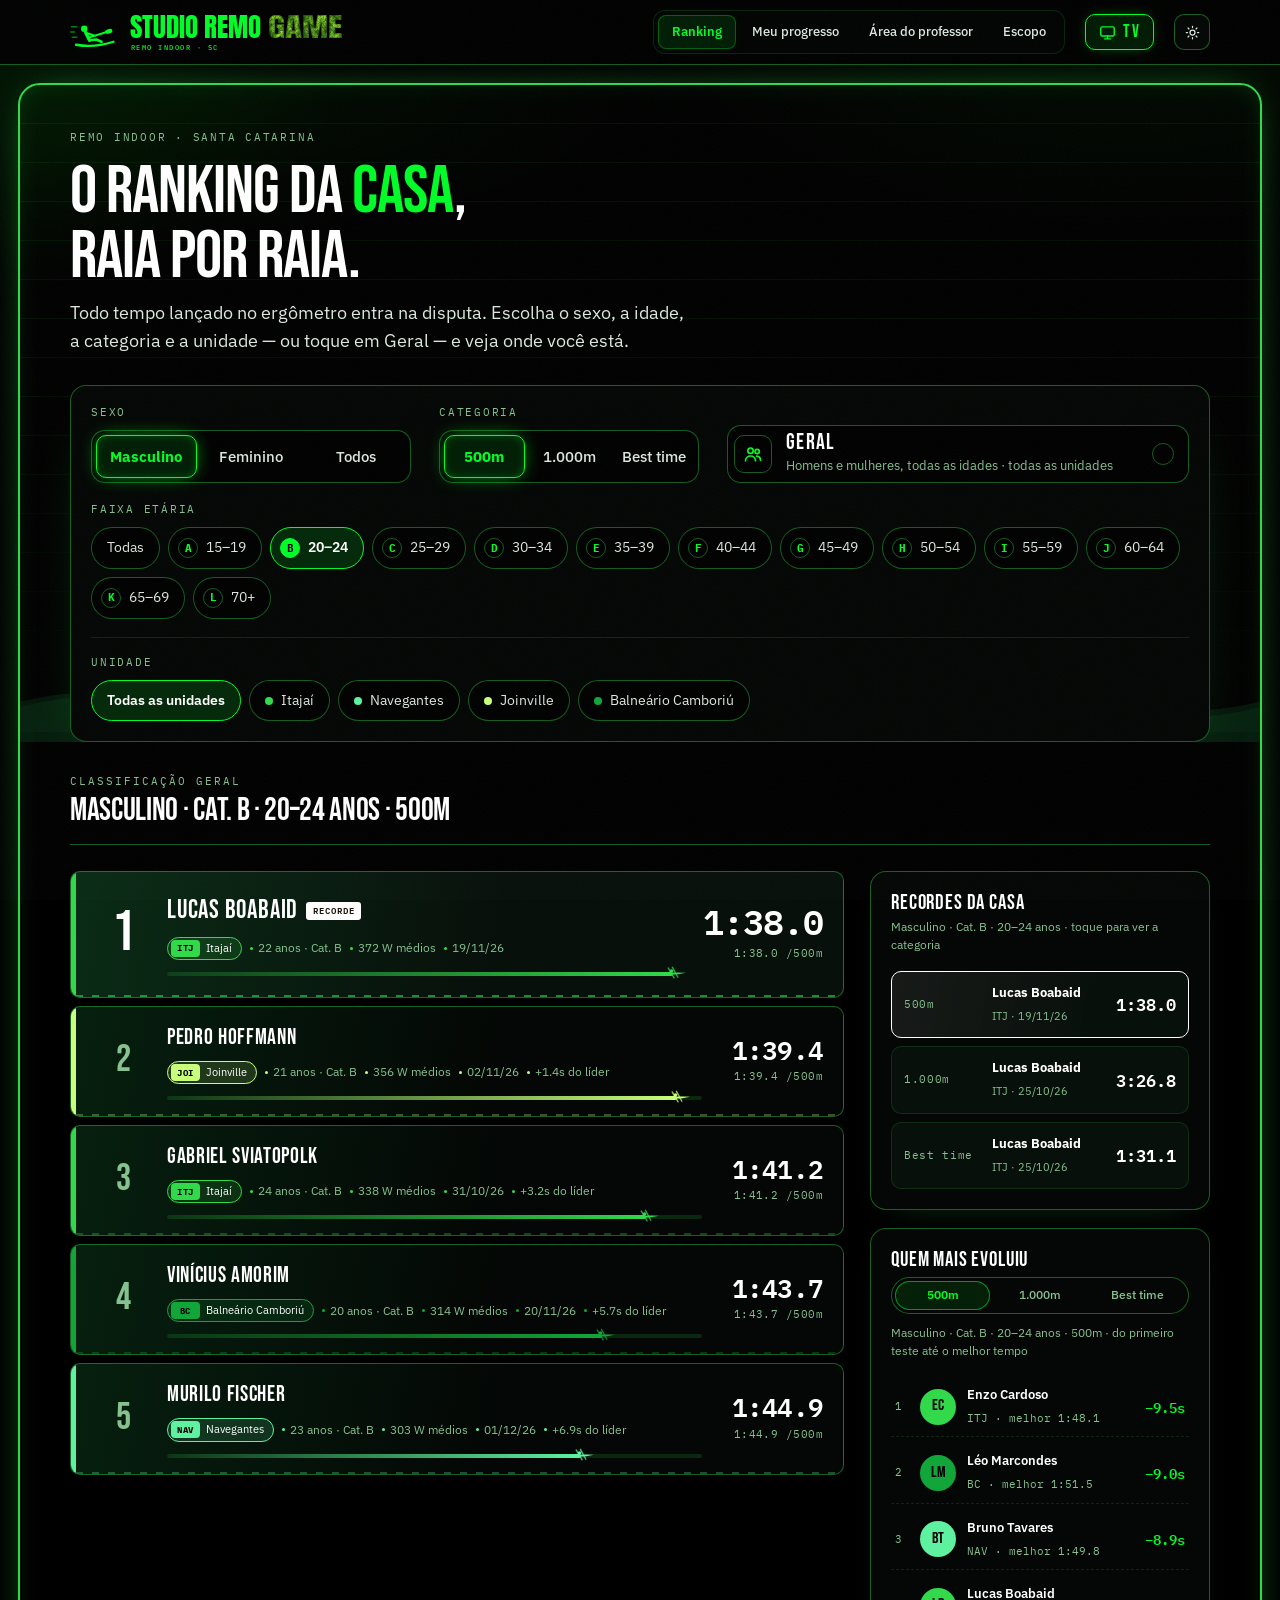
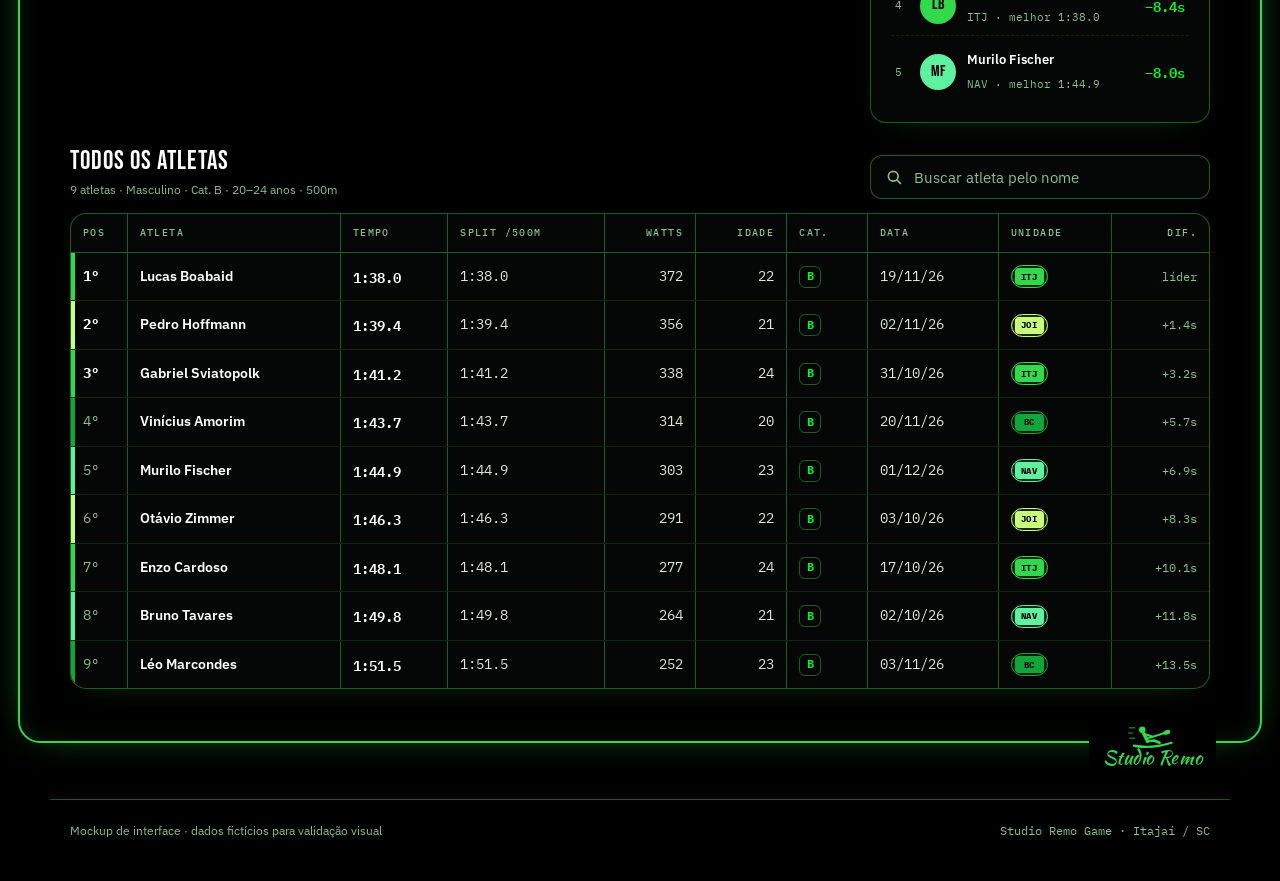
==== index.html @ 691056cb "Celular: pódio dos 3 primeiros e filtros numa gaveta - pódio em degraus (2º · 1º · 3º) com iniciais " ====
<!doctype html>
<html lang="pt-BR">
<head>
<meta charset="utf-8">
<meta name="viewport" content="width=device-width, initial-scale=1, viewport-fit=cover">
<title>Studio Remo Game · Ranking</title>
<meta name="description" content="Ranking de remo indoor do Studio Remo Game — Itajaí, Navegantes, Joinville e Balneário Camboriú.">
<meta name="theme-color" content="#000000">
<link rel="icon" href="data:image/svg+xml,<svg xmlns='http://www.w3.org/2000/svg' viewBox='0 0 100 100'><text y='.9em' font-size='90'>🚣</text></svg>">
<link rel="preconnect" href="https://fonts.googleapis.com">
<link rel="preconnect" href="https://fonts.gstatic.com" crossorigin>
<link rel="stylesheet" href="https://fonts.googleapis.com/css2?family=Anton&family=Bebas+Neue&family=Kaushan+Script&family=IBM+Plex+Mono:wght@400;500;600;700&family=IBM+Plex+Sans:wght@400;500;600;700&display=swap">
<link rel="stylesheet" href="assets/styles.css?v=18">
<script>try{var t=localStorage.getItem('srg-theme');if(t)document.documentElement.setAttribute('data-theme',t)}catch(e){}</script>
</head>
<body>
<div class="grain" aria-hidden="true"></div>
<a class="skip" href="#main">Pular para o conteúdo</a>

<header class="topbar">
  <div class="wrap topbar__in">
    <a class="brand" href="#/ranking" aria-label="Studio Remo Game — ir para o ranking">
      <span class="brand__mark" aria-hidden="true">
        <svg viewBox="0 0 64 48">
          <g stroke="currentColor" fill="none" stroke-linecap="round" stroke-linejoin="round">
            <path d="M2 17h7M1 24h5M3 31h6" stroke-width="2.1" opacity=".5"/>
            <path d="M25 31.5 L50 23.6" stroke-width="2.6"/>
            <path d="M8 41 Q32 45.5 58 37" stroke-width="3.1"/>
            <path d="M26 35 L35 34 L42 37" stroke-width="3.6"/>
            <path d="M26 35 L21 25" stroke-width="4.4"/>
            <path d="M21 25 L33 29" stroke-width="3.1"/>
          </g>
          <ellipse cx="51.6" cy="23.1" rx="5" ry="3" fill="currentColor" transform="rotate(-17.5 51.6 23.1)"/>
          <circle cx="19" cy="19.6" r="4.3" fill="currentColor"/>
        </svg>
      </span>
      <svg class="brand__logo" data-logo="" aria-label="Studio Remo Game — Remo indoor · SC"></svg>
    </a>
    <nav class="nav" id="nav" aria-label="Principal">
      <span class="nav__ind" id="nav-ind" aria-hidden="true"></span>
      <a href="#/ranking" data-route="ranking">Ranking</a>
      <a href="#/progresso" data-route="progresso">Meu progresso</a>
      <a href="#/professor" data-route="professor">Área do professor</a>
      <a href="#/escopo" data-route="escopo">Escopo</a>
    </nav>
    <a class="tvbtn" href="#/tv" id="tv-btn" aria-label="Abrir o modo TV (telão)" title="Modo TV para os telões da academia">
      <svg viewBox="0 0 24 24" fill="none" stroke="currentColor" stroke-width="2" stroke-linecap="round" stroke-linejoin="round" aria-hidden="true"><rect x="2.5" y="4" width="19" height="13" rx="2"/><path d="M8 21h8M12 17v4"/></svg>
      <span>TV</span>
    </a>
    <button class="themebtn" id="theme" type="button" aria-label="Alternar tema claro e escuro">
      <svg viewBox="0 0 24 24" width="15" height="15" fill="none" stroke="currentColor" stroke-width="2" stroke-linecap="round">
        <circle cx="12" cy="12" r="4"/><path d="M12 2v2M12 20v2M4.9 4.9l1.4 1.4M17.7 17.7l1.4 1.4M2 12h2M20 12h2M4.9 19.1l1.4-1.4M17.7 6.3l1.4-1.4"/>
      </svg>
    </button>
  </div>
</header>

<main id="main" tabindex="-1">

  <!-- ============================================================ RANKING -->
  <section class="view" data-view="ranking" aria-labelledby="h-ranking">
    <div class="hero">
      <div class="water" aria-hidden="true">
        <div class="water__track">
          <svg viewBox="0 0 1440 60" preserveAspectRatio="none"><path d="M0 30 Q90 12 180 30 T360 30 T540 30 T720 30 T900 30 T1080 30 T1260 30 T1440 30 V60 H0Z"/></svg>
          <svg viewBox="0 0 1440 60" preserveAspectRatio="none"><path d="M0 30 Q90 12 180 30 T360 30 T540 30 T720 30 T900 30 T1080 30 T1260 30 T1440 30 V60 H0Z"/></svg>
        </div>
        <div class="water__track water__track--back">
          <svg viewBox="0 0 1440 60" preserveAspectRatio="none"><path d="M0 34 Q90 18 180 34 T360 34 T540 34 T720 34 T900 34 T1080 34 T1260 34 T1440 34 V60 H0Z"/></svg>
          <svg viewBox="0 0 1440 60" preserveAspectRatio="none"><path d="M0 34 Q90 18 180 34 T360 34 T540 34 T720 34 T900 34 T1080 34 T1260 34 T1440 34 V60 H0Z"/></svg>
        </div>
      </div>
      <div class="wrap hero__in">
        <p class="eyebrow rise">Remo indoor · Santa Catarina</p>
        <h1 id="h-ranking" class="rise" style="--d:1">O ranking da <em>casa</em>,<br> raia por raia.</h1>
        <p class="hero__sub rise" style="--d:2">Todo tempo lançado no ergômetro entra na disputa. Escolha o sexo, a idade, a categoria e a unidade — ou toque em Geral — e veja onde você está.</p>

        <!-- filtros a um toque (celular e desktop): sexo e categoria com pílula
             deslizante, idade e unidade em botões. No desktop viram um painel com
             títulos; no celular os títulos somem e as fileiras deslizam para o lado. -->
        <div class="mf rise" style="--d:3" id="mf" role="search" aria-label="Filtros do ranking">
          <!-- Geral: zera sexo e idade e mantém só a unidade e a categoria (500m, 1.000m ou best time) -->
          <button type="button" class="geral" id="mf-geral" aria-pressed="false">
            <span class="geral__ico" aria-hidden="true"><svg viewBox="0 0 24 24" fill="none" stroke="currentColor" stroke-width="2" stroke-linecap="round" stroke-linejoin="round"><circle cx="9" cy="8" r="3.2"/><path d="M3 20c0-3.4 2.7-5.6 6-5.6s6 2.2 6 5.6"/><circle cx="17" cy="9" r="2.6"/><path d="M16.5 14.6c2.8.2 4.5 2.1 4.5 5"/></svg></span>
            <span class="geral__txt"><b>Geral</b><small id="mf-geral-sub">Homens e mulheres, todas as idades · todas as unidades</small></span>
            <span class="geral__chk" aria-hidden="true"></span>
          </button>
          <div class="mf__grp mf__grp--cat">
            <span class="mf__lbl">Sexo</span>
            <div class="mf__seg" role="group" aria-label="Sexo" style="--n:3">
              <button type="button" data-mf-s="M" aria-pressed="true">Masculino</button>
              <button type="button" data-mf-s="F" aria-pressed="false">Feminino</button>
              <button type="button" data-mf-s="T" aria-pressed="false">Todos</button>
            </div>
          </div>
          <div class="mf__grp mf__grp--dist">
            <span class="mf__lbl">Categoria</span>
            <div class="mf__seg" role="group" aria-label="Categoria" style="--n:3">
              <button type="button" data-mf-d="500" aria-pressed="true">500m</button>
              <button type="button" data-mf-d="1000" aria-pressed="false">1.000m</button>
              <button type="button" data-mf-d="1" aria-pressed="false">Best time</button>
            </div>
          </div>
          <div class="mf__grp mf__grp--faixa">
            <span class="mf__lbl">Faixa etária</span>
            <div class="mf__chips" role="group" aria-label="Faixa etária" id="mf-faixa"></div>
          </div>
          <div class="mf__grp mf__grp--uni">
            <span class="mf__lbl">Unidade</span>
            <div class="mf__chips" role="group" aria-label="Unidade" id="mf-uni"></div>
          </div>
        </div>

        <!-- estado dos filtros: os selects continuam aqui (escondidos) como fonte da verdade -->
        <div class="console" hidden>
          <div class="console__grid">
            <div class="fld">
              <label class="eyebrow" for="f-sexo">
                <svg viewBox="0 0 24 24" fill="none" stroke="currentColor" stroke-width="2.2" stroke-linecap="round"><circle cx="12" cy="8" r="4"/><path d="M4 21c0-4 3.6-6 8-6s8 2 8 6"/></svg>
                Categoria
              </label>
              <select id="f-sexo"><option value="M">Masculino</option><option value="F">Feminino</option><option value="T">Todos</option></select>
            </div>
            <div class="fld">
              <label class="eyebrow" for="f-faixa">
                <svg viewBox="0 0 24 24" fill="none" stroke="currentColor" stroke-width="2.2" stroke-linecap="round"><rect x="3" y="5" width="18" height="16" rx="2"/><path d="M3 10h18M8 3v4M16 3v4"/></svg>
                Faixa etária
              </label>
              <select id="f-faixa"></select>
            </div>
            <div class="fld">
              <label class="eyebrow" for="f-dist">
                <svg viewBox="0 0 24 24" fill="none" stroke="currentColor" stroke-width="2.2" stroke-linecap="round"><path d="M2 12h20M6 8v8M18 8v8"/></svg>
                Distância
              </label>
              <select id="f-dist"><option value="500">500 metros</option><option value="1000">1.000 metros</option><option value="1">Best time</option></select>
            </div>
            <div class="fld">
              <label class="eyebrow" for="f-uni">
                <svg viewBox="0 0 24 24" fill="none" stroke="currentColor" stroke-width="2.2" stroke-linecap="round"><path d="M12 21s7-5.7 7-11a7 7 0 1 0-14 0c0 5.3 7 11 7 11Z"/><circle cx="12" cy="10" r="2.6"/></svg>
                Unidade
              </label>
              <select id="f-uni"></select>
            </div>
            <button class="console__go" id="go" type="button">Ver ranking</button>
          </div>
        </div>
      </div>
    </div>

    <div class="wrap">
      <!-- celular: os filtros ficam guardados numa gaveta; esta barra mostra o que está escolhido e abre a gaveta -->
      <button type="button" class="resumo" id="mf-resumo" aria-controls="folha" aria-expanded="false">
        <span class="resumo__itens" id="mf-resumo-itens"></span>
        <span class="resumo__btn"><svg viewBox="0 0 24 24" fill="none" stroke="currentColor" stroke-width="2.2" stroke-linecap="round" aria-hidden="true"><path d="M4 6h10M18 6h2M4 12h4M12 12h8M4 18h12M20 18h0"/><circle cx="16" cy="6" r="2"/><circle cx="10" cy="12" r="2"/><circle cx="18" cy="18" r="2"/></svg>Filtrar</span>
      </button>
      <div class="ctx">
        <h2><small>Classificação geral</small><span id="ctx-title">Masculino · Cat. B · 20–24 anos · 500m</span></h2>
      </div>

      <!-- pódio (top 5) ao lado de recordes e evolução; embaixo, a tabela de todos ocupando a largura inteira -->
      <div class="rk">
        <div class="lanes" id="lanes"></div>
        <aside class="side" id="rk-side" aria-label="Recordes e destaques"></aside>
        <section class="rk-todos" id="rk-todos" aria-labelledby="rk-todos-t">
          <div class="rk-todos__head">
            <div><h3 id="rk-todos-t">Todos os atletas</h3><p class="card__hint" id="rk-info"></p></div>
            <label class="busca">
              <svg viewBox="0 0 24 24" fill="none" stroke="currentColor" stroke-width="2.2" stroke-linecap="round" aria-hidden="true"><circle cx="11" cy="11" r="6.5"/><path d="m16 16 4.5 4.5"/></svg>
              <input type="search" id="rk-busca" placeholder="Buscar atleta pelo nome" autocomplete="off" aria-label="Buscar atleta pelo nome">
            </label>
          </div>
          <div class="tablewrap"><div id="tablehost"></div></div>
          <div class="rk-todos__foot" id="rk-foot"></div>
        </section>
      </div>
    </div>
  </section>

  <!-- ============================================================ MEU PROGRESSO -->
  <section class="view" data-view="progresso" aria-labelledby="h-prog">
    <div class="wrap">
      <div class="phead phead--row">
        <div>
          <p class="eyebrow rise">Meu progresso</p>
          <h1 id="h-prog" class="rise pg-titulo" style="--d:1"><svg class="pg-game" data-logo="game" aria-label="Game"></svg></h1>
        </div>
        <div class="picker rise" style="--d:2">
          <label class="eyebrow" for="pg-atleta">Ver o perfil de</label>
          <select id="pg-atleta" class="input"></select>
        </div>
      </div>
      <div id="pg"></div>
    </div>
  </section>

  <!-- ============================================================ ÁREA DO PROFESSOR -->
  <section class="view" data-view="professor" aria-labelledby="h-prof">
    <div class="wrap">
      <div class="phead">
        <p class="eyebrow rise">Área do professor</p>
        <h1 id="h-prof" class="rise" style="--d:1">Só entra no ranking<br> o que o <em>professor</em> assina.</h1>
        <p class="rise" style="--d:2">Lance tempos, valide o que veio do tablet da sala e acompanhe cada alteração — com PIN pessoal e registro de quem fez o quê.</p>
      </div>
      <div id="pf"></div>
    </div>
  </section>

  <!-- ============================================================ ESCOPO -->
  <section class="view" data-view="escopo" aria-labelledby="h-esc">
    <div class="wrap">
      <div class="phead">
        <p class="eyebrow rise">Escopo do projeto</p>
        <h1 id="h-esc" class="rise" style="--d:1">Duas frentes de <em>gamificação</em>,<br> um placar só.</h1>
        <p class="rise" style="--d:2">O Studio Remo Game transforma o teste no ergômetro em disputa: de um lado, o ranking da casa; do outro, a evolução de cada atleta. Aqui está o que a plataforma entrega e como ela roda no dia a dia das unidades.</p>
      </div>

      <div class="fronts">
        <article class="front front--a spot rise" style="--d:3">
          <span class="front__n" aria-hidden="true">01</span>
          <p class="eyebrow">Frente 1 · Competição</p>
          <h3>O ranking da casa</h3>
          <p>Todo tempo validado entra numa classificação pública — por sexo, faixa etária, categoria e unidade.</p>
          <ul class="checks">
            <li>Pódio com o top 5 e tabela de todos os atletas, com busca pelo nome</li>
            <li>Botão Geral: homens e mulheres de todas as idades numa classificação só</li>
            <li>Ranking por unidade: Itajaí, Navegantes, Joinville e Balneário Camboriú</li>
            <li>Recorde da casa em destaque, com aviso quando cai</li>
          </ul>
          <a class="front__go" href="#/ranking">Abrir o ranking <span aria-hidden="true">→</span></a>
        </article>
        <article class="front front--b spot rise" style="--d:4">
          <span class="front__n" aria-hidden="true">02</span>
          <p class="eyebrow">Frente 2 · Progressão</p>
          <h3>A jornada do atleta</h3>
          <p>Cada aluno tem um painel próprio com evolução, metas e conquistas — o motivo pra voltar no próximo teste.</p>
          <ul class="checks">
            <li>Níveis e XP: de Estreante a Lenda da casa</li>
            <li>10 conquistas com barra de progresso — inclusive as que ainda faltam</li>
            <li>Próximo alvo: quantos segundos faltam pra passar quem está à frente</li>
            <li>Gráfico de evolução e histórico completo de testes</li>
          </ul>
          <a class="front__go" href="#/progresso">Ver meu progresso <span aria-hidden="true">→</span></a>
        </article>
      </div>

      <div class="sec">
        <p class="eyebrow">Fluxo</p>
        <h2>Como o tempo entra no ranking</h2>
        <div class="flow reveal">
          <span class="flow__boat" aria-hidden="true">
            <svg viewBox="0 0 26 12"><path d="M1 7.2Q13 9.6 25 6.2Q13 5.4 1 7.2Z" fill="currentColor"/><path d="M8.5 1.8 14 11M12.5 1.2 17.5 10.4" stroke="currentColor" stroke-width="1.3" stroke-linecap="round" opacity=".75"/><circle cx="11.6" cy="4.6" r="1.7" fill="currentColor"/></svg>
          </span>
          <div class="step" style="--i:0">
            <span class="step__ico"><svg viewBox="0 0 24 24" fill="none" stroke="currentColor" stroke-width="2" stroke-linecap="round" stroke-linejoin="round"><path d="M2 12c2-2 4-2 6 0s4 2 6 0 4-2 6 0"/><path d="M2 17c2-2 4-2 6 0s4 2 6 0 4-2 6 0" opacity=".5"/><path d="M8 7l8-3"/></svg></span>
            <b>Atleta rema</b>
            <p>O monitor do ergômetro mostra tempo final, split médio e potência.</p>
          </div>
          <div class="step" style="--i:1">
            <span class="step__ico"><svg viewBox="0 0 24 24" fill="none" stroke="currentColor" stroke-width="2" stroke-linecap="round" stroke-linejoin="round"><rect x="5" y="2.5" width="14" height="19" rx="2"/><path d="M11 18h2"/></svg></span>
            <b>Professor lança</b>
            <p>Pelo tablet da sala, com PIN pessoal. O atleta não digita o próprio tempo.</p>
          </div>
          <div class="step" style="--i:2">
            <span class="step__ico"><svg viewBox="0 0 24 24" fill="none" stroke="currentColor" stroke-width="2" stroke-linecap="round" stroke-linejoin="round"><path d="M3 21V13h6v8M9 21V8h6v13M15 21v-6h6v6M2 21h20"/></svg></span>
            <b>Sistema classifica</b>
            <p>Sexo, faixa etária, categoria e unidade — na hora, sem planilha.</p>
          </div>
          <div class="step step--rec" style="--i:3">
            <span class="step__ico"><svg viewBox="0 0 24 24" fill="none" stroke="currentColor" stroke-width="2" stroke-linecap="round" stroke-linejoin="round"><path d="M8 21h8M12 17v4M7 4h10v5a5 5 0 0 1-10 0z"/><path d="M17 5h3v2a3 3 0 0 1-3 3M7 5H4v2a3 3 0 0 0 3 3"/></svg></span>
            <b>Recorde cai</b>
            <p>A linha ganha destaque, o atleta é avisado e fica registrado quem foi destronado.</p>
          </div>
        </div>
      </div>

      <div class="sec">
        <p class="eyebrow">Regras do jogo</p>
        <h2>O que define a classificação</h2>
        <div class="rules">
          <div class="rule reveal" style="--i:0"><span class="eyebrow">Sexo</span><div class="pills"><span>Masculino</span><span>Feminino</span></div></div>
          <div class="rule reveal" style="--i:1"><span class="eyebrow">Faixas etárias</span><div class="pills"><span>A 15–19</span><span>B 20–24</span><span>C 25–29</span><span>D 30–34</span><span>E 35–39</span><span>F 40–44</span><span>G 45–49</span><span>H 50–54</span><span>I 55–59</span><span>J 60–64</span><span>K 65–69</span><span>L 70+</span></div></div>
          <div class="rule reveal" style="--i:2"><span class="eyebrow">Categorias</span><div class="pills"><span>500m</span><span>1.000m</span><span>Best time</span></div></div>
          <div class="rule reveal" style="--i:3"><span class="eyebrow">Validação</span><p>Só professor lança ou valida, com PIN. Cada lançamento guarda quem, quando e de qual tablet.</p></div>
          <div class="rule reveal" style="--i:4"><span class="eyebrow">Desempate</span><p>Tempo igual? Fica à frente quem marcou primeiro.</p></div>
          <div class="rule reveal" style="--i:5"><span class="eyebrow">Geral</span><p>Um toque mostra todo mundo junto — homens e mulheres, todas as idades — na unidade escolhida ou em todas.</p></div>
        </div>
      </div>

      <div class="sec">
        <p class="eyebrow">Entregas</p>
        <h2>Por fase</h2>
        <div class="phases">
          <article class="phase reveal" style="--i:0">
            <span class="phase__tag">Fase 1 · Placar</span>
            <h3>Ranking e professor</h3>
            <ul class="checks checks--sm">
              <li>Ranking completo com filtros e recortes</li>
              <li>Área do professor com PIN e fila de validação</li>
              <li>Registro de lançamentos (auditoria)</li>
              <li>Celular, tablet e computador</li>
            </ul>
          </article>
          <article class="phase reveal" style="--i:1">
            <span class="phase__tag">Fase 2 · Jornada</span>
            <h3>Perfil do atleta</h3>
            <ul class="checks checks--sm">
              <li>Níveis, XP e conquistas</li>
              <li>Próximo alvo no ranking</li>
              <li>Gráfico de evolução por categoria</li>
              <li>Histórico de testes</li>
            </ul>
          </article>
          <article class="phase phase--next reveal" style="--i:2">
            <span class="phase__tag">Fase 3 · Arena <em>proposta</em></span>
            <h3>Além da tela</h3>
            <ul class="checks checks--sm">
              <li>Modo telão para a recepção</li>
              <li>Desafios mensais entre unidades</li>
              <li>Aviso de recorde pelo WhatsApp</li>
              <li>Leitura automática do monitor do ergômetro</li>
            </ul>
          </article>
        </div>
      </div>

      <div class="cta reveal">
        <div>
          <h2>Tudo o que você está vendo é navegável.</h2>
          <p>Os dados são fictícios; o fluxo é real. Lance um tempo na área do professor e veja o ranking mudar na hora.</p>
        </div>
        <a class="btn btn--lg" href="#/professor">Testar a área do professor <span aria-hidden="true">→</span></a>
      </div>
    </div>
  </section>

  <!-- ============================================================ MODO TV (telão da academia)
       O ranking oficial do 1º ao 5º, igualzinho, com "GAME" no lugar do título.
       O palco é desenhado no tamanho do desktop e ampliado para caber na TV. -->
  <section class="view view--tv" data-view="tv" aria-labelledby="tv-titulo">
    <div class="tv__palco" id="tv-palco">
      <header class="tv__head">
        <h1 class="tv__titulo" id="tv-titulo">
          <svg class="tv__game" data-logo="game" aria-label="Game"></svg>
        </h1>
        <div class="tv__ctx">
          <small id="tv-per">Classificação geral</small>
          <h2 id="tv-cat">Masculino · 20–24 anos · 500m</h2>
        </div>
      </header>
      <div class="tv__tempo" id="tv-tempo" aria-hidden="true"><i></i></div>
      <div class="lanes tv__lanes" id="tv-lanes"></div>
    </div>
    <div class="tv__bar" id="tv-bar">
      <button type="button" class="tv__btn" id="tv-rodizio" aria-pressed="false">Trocar categoria sozinho</button>
      <button type="button" class="tv__btn tv__btn--sair" id="tv-sair">Sair da TV</button>
    </div>
  </section>

  <footer class="wrap foot">
    <span>Mockup de interface · dados fictícios para validação visual</span>
    <span class="mono">Studio Remo Game · Itajaí / SC</span>
  </footer>
</main>

<nav class="tabbar" aria-label="Navegação">
  <a href="#/ranking" data-route="ranking">
    <svg viewBox="0 0 24 24" fill="none" stroke="currentColor" stroke-width="2" stroke-linecap="round" stroke-linejoin="round"><path d="M3 21V13h6v8M9 21V8h6v13M15 21v-6h6v6"/></svg>
    <span>Ranking</span>
  </a>
  <a href="#/progresso" data-route="progresso">
    <svg viewBox="0 0 24 24" fill="none" stroke="currentColor" stroke-width="2" stroke-linecap="round" stroke-linejoin="round"><path d="M3 17l6-6 4 4 8-8"/><path d="M21 7v5h-5"/></svg>
    <span>Progresso</span>
  </a>
  <a href="#/professor" data-route="professor">
    <svg viewBox="0 0 24 24" fill="none" stroke="currentColor" stroke-width="2" stroke-linecap="round" stroke-linejoin="round"><rect x="4" y="10" width="16" height="11" rx="2"/><path d="M8 10V7a4 4 0 1 1 8 0v3"/></svg>
    <span>Professor</span>
  </a>
  <a href="#/escopo" data-route="escopo">
    <svg viewBox="0 0 24 24" fill="none" stroke="currentColor" stroke-width="2" stroke-linecap="round" stroke-linejoin="round"><path d="M8 6h13M8 12h13M8 18h13M3 6h.01M3 12h.01M3 18h.01"/></svg>
    <span>Escopo</span>
  </a>
</nav>

<div class="toasts" id="toasts" role="status" aria-live="polite"></div>
<canvas class="confetti" id="confetti" aria-hidden="true"></canvas>
<script src="assets/logo.js?v=3"></script>
<script src="assets/app.js?v=18"></script>
</body>
</html>
---- assets/styles.css ----
/* ============================================================
   STUDIO REMO GAME — estilos
   ------------------------------------------------------------
   DIREÇÃO VISUAL (pedido do cliente): fundo preto, texto branco e verde,
   tudo com contorno — uma linha verde em volta.
   REGRA DE COR:
   · verde  = marca e seleção. Contorno verde em cartões, botões e filtros.
   · branco = RECORDE (e o texto principal). Reservado para o que é recorde.
   · unidade = um tom de verde + a SIGLA (ITJ, NAV, JOI, BC) — a sigla é quem diferencia.
   · posição no ranking = número + tamanho, nunca cor.
   ============================================================ */
@property --p { syntax: "<number>"; inherits: false; initial-value: 0; }
@property --glow { syntax: "<color>"; inherits: true; initial-value: transparent; }

:root{
  --ground:#000000;
  --ground-deep:#000000;
  --surface:#040705;
  --surface-2:#08100B;
  --surface-3:#0E1A12;
  /* verdes medidos nas peças do cliente: #00FC27 no texto, #32D94B na moldura */
  --frame:#32D94B;                    /* a moldura de cada página */
  --line:rgba(50,217,75,.42);         /* o contorno verde dos cartões */
  --line-soft:rgba(50,217,75,.15);    /* divisórias internas */
  --ink:#FFFFFF;
  --ink-2:#DCE8DF;
  --muted:#86C190;                    /* texto secundário em verde */
  --accent:#00FC27;
  --accent-deep:#00B81C;
  --accent-wash:rgba(0,252,39,.10);
  --brass:#FFFFFF;                    /* recorde = branco */
  --brass-wash:rgba(255,255,255,.08);
  --water:#06200F;
  --water-2:#0A2C16;
  --danger:#F0704F;
  --danger-wash:rgba(240,112,79,.12);
  --spot:rgba(0,252,39,.08);
  --on-accent:#000000;
  --shadow:0 12px 32px -24px rgba(50,217,75,.4);
  --shadow-lg:0 26px 60px -36px rgba(50,217,75,.5);
  --grain-op:.03;
  --display:"Bebas Neue","Oswald",Impact,"Arial Narrow",sans-serif;  /* a letra condensada das peças */
  --script:"Kaushan Script",cursive;                                   /* a assinatura Studio Remo */

  /* unidades: tons de verde (a sigla diferencia) */
  --u-itj:#32D94B;   /* Itajaí — matriz, verde da marca */
  --u-nav:#5EF2A0;   /* Navegantes — verde-menta */
  --u-joi:#C8FF7A;   /* Joinville — verde-claro */
  --u-bc:#12A63A;    /* Balneário Camboriú — verde-escuro */

  --r-sm:6px; --r-md:10px; --r-lg:16px; --r-xl:22px;
  --step--1:.75rem; --step-0:.9375rem; --step-1:1.125rem;
  --step-2:1.5rem; --step-3:2.125rem; --step-4:3rem;
  --shell:1180px;
  --ease:cubic-bezier(.22,1,.36,1);
}
/* o preto é sempre o padrão (pedido do cliente); o claro só entra pelo botão de tema */
:root[data-theme="light"]{
  --ground:#EDF2EE; --ground-deep:#E2E9E4; --surface:#FFFFFF; --surface-2:#F4F8F4; --surface-3:#EAF1EB;
  --line:#D3DFD7; --line-soft:#E2EAE4; --ink:#0D1815; --ink-2:#3B4F47; --muted:#657A71;
  --accent:#4E9B1E; --accent-deep:#3B7716; --accent-wash:rgba(78,155,30,.12);
  --brass:#A6742A; --brass-wash:rgba(166,116,42,.14);
  --water:#DCEAE8; --water-2:#CADEDB;
  --danger:#C9472A; --danger-wash:rgba(201,71,42,.1);
  --spot:rgba(78,155,30,.08); --on-accent:#FFFFFF;
  --u-itj:#4E9B1E; --u-nav:#0E8C80; --u-joi:#4257C4; --u-bc:#C43A62;
  --shadow:0 1px 0 rgba(255,255,255,.6), 0 10px 28px -20px rgba(13,24,21,.45);
  --shadow-lg:0 1px 0 rgba(255,255,255,.6), 0 26px 50px -30px rgba(13,24,21,.5);
  --grain-op:.035;
}

*,*::before,*::after{box-sizing:border-box}
html{-webkit-text-size-adjust:100%}
body{
  margin:0; background:var(--ground); color:var(--ink);
  font-family:"IBM Plex Sans",-apple-system,BlinkMacSystemFont,"Segoe UI",sans-serif;
  font-size:var(--step-0); line-height:1.55; min-height:100vh; overflow-x:hidden;
  -webkit-font-smoothing:antialiased;
}
/* atmosfera: brilho verde suave nos dois cantos do alto */
body::before{
  content:""; position:fixed; inset:0; z-index:-1; pointer-events:none;
  background:
    radial-gradient(900px 520px at 88% -8%, color-mix(in srgb, var(--accent) 7%, transparent), transparent 62%),
    radial-gradient(760px 420px at -8% 6%, var(--accent-wash), transparent 62%);
}
.grain{
  position:fixed; inset:0; z-index:200; pointer-events:none; opacity:var(--grain-op);
  background-image:url("data:image/svg+xml,%3Csvg xmlns='http://www.w3.org/2000/svg' width='180' height='180'%3E%3Cfilter id='n'%3E%3CfeTurbulence type='fractalNoise' baseFrequency='.85' numOctaves='2' stitchTiles='stitch'/%3E%3C/filter%3E%3Crect width='100%25' height='100%25' filter='url(%23n)'/%3E%3C/svg%3E");
}
h1,h2,h3{font-family:var(--display);margin:0;text-wrap:balance;line-height:1.05}
p{margin:0}
a{color:inherit}
button{font:inherit}
:focus-visible{outline:2px solid var(--accent);outline-offset:3px;border-radius:4px}
main:focus{outline:none}
.mono{font-family:"IBM Plex Mono",ui-monospace,Menlo,monospace;font-variant-numeric:tabular-nums}
.wrap{max-width:var(--shell);margin-inline:auto;padding-inline:20px}
.eyebrow{
  font-family:"IBM Plex Mono",monospace; font-size:.6875rem; letter-spacing:.16em;
  text-transform:uppercase; color:var(--muted);
}
.skip{position:absolute;left:-999px;top:8px;z-index:300;background:var(--accent);color:var(--on-accent);padding:8px 14px;border-radius:8px;font-weight:600}
.skip:focus{left:12px}
.ic{width:16px;height:16px;flex:none}
.nw{white-space:nowrap}

/* ============================================================ TOPO */
.topbar{
  border-bottom:1px solid var(--line);
  background:color-mix(in srgb, var(--ground-deep) 86%, transparent);
  position:sticky; top:0; z-index:60; backdrop-filter:blur(12px) saturate(1.2);
  -webkit-backdrop-filter:blur(12px) saturate(1.2);
}
.topbar__in{display:flex;align-items:center;gap:20px;height:64px}
.brand{display:flex;align-items:center;gap:12px;margin-right:auto;text-decoration:none;color:inherit}
.brand__mark{width:48px;height:36px;display:block;flex:none;color:var(--accent);transition:transform .5s var(--ease)}
.brand:hover .brand__mark{transform:translateX(4px) rotate(-3deg)}
.brand__mark svg{width:100%;height:100%;display:block}
/* o logo (desenhado em assets/logo.js): a altura manda, a largura acompanha */
.brand__logo{display:block;height:38px;width:auto;flex:none;overflow:visible}

.nav{
  position:relative;display:flex;gap:2px;padding:4px;border-radius:12px;
  background:color-mix(in srgb, var(--surface) 70%, transparent);border:1px solid var(--line-soft);
}
.nav a{
  position:relative;z-index:1;padding:7px 14px;border-radius:8px;text-decoration:none;
  color:var(--ink-2);font-size:.8125rem;font-weight:500;white-space:nowrap;transition:color .2s;
}
.nav a:hover{color:var(--ink)}
.nav a[aria-current="page"]{color:var(--accent);font-weight:600}
.nav__ind{
  position:absolute;z-index:0;top:4px;bottom:4px;left:0;width:0;border-radius:8px;
  background:var(--accent-wash);
  box-shadow:inset 0 0 0 1px color-mix(in srgb, var(--accent) 30%, transparent), 0 0 22px -6px var(--accent-wash);
  transition:transform .5s var(--ease), width .5s var(--ease);
}
.nav__ind.is-instant{transition:none}
.themebtn{
  border:1px solid var(--line);background:var(--surface);color:var(--ink-2);
  width:36px;height:36px;border-radius:10px;cursor:pointer;display:grid;place-items:center;flex:none;
  transition:border-color .2s,color .2s,transform .4s var(--ease);
}
.themebtn:hover{border-color:var(--accent);color:var(--accent);transform:rotate(45deg)}

/* barra de abas no celular */
.tabbar{display:none}
@media(max-width:860px){
  .nav{display:none}
  .tabbar{
    display:grid;grid-template-columns:repeat(4,1fr);gap:2px;
    position:fixed;left:10px;right:10px;bottom:calc(10px + env(safe-area-inset-bottom));z-index:70;
    background:color-mix(in srgb, var(--ground-deep) 86%, transparent);
    backdrop-filter:blur(16px) saturate(1.3);-webkit-backdrop-filter:blur(16px) saturate(1.3);
    border:1px solid var(--line);border-radius:18px;padding:6px;box-shadow:var(--shadow-lg);
  }
  .tabbar a{
    display:flex;flex-direction:column;align-items:center;gap:3px;padding:8px 2px 7px;border-radius:13px;
    color:var(--muted);text-decoration:none;font-size:.625rem;font-weight:600;letter-spacing:.02em;
    transition:color .2s,background .2s;
  }
  .tabbar a svg{width:20px;height:20px;transition:transform .35s var(--ease)}
  .tabbar a[aria-current="page"]{color:var(--accent);background:var(--accent-wash);box-shadow:inset 0 0 0 1px color-mix(in srgb, var(--accent) 50%, transparent)}
  .tabbar a[aria-current="page"] svg{transform:translateY(-1px) scale(1.08)}
  body{padding-bottom:calc(92px + env(safe-area-inset-bottom))}
}

/* ============================================================ VIEWS + ENTRADAS */
.view{display:none}
.view.is-active{display:block;animation:viewIn .5s var(--ease) backwards}
@keyframes viewIn{from{opacity:0}}
.rise{animation:rise .75s var(--ease) backwards;animation-delay:calc(var(--d,0) * 75ms)}
@keyframes rise{from{opacity:0;transform:translateY(18px)}}

.phead{padding:44px 0 26px;position:relative}
.phead h1{
  font-size:clamp(2.1rem,5.6vw,3.4rem);font-weight:900;font-stretch:118%;
  text-transform:uppercase;letter-spacing:-.015em;margin:14px 0 12px;
}
.phead h1 em,.hero h1 em{font-style:normal;color:var(--accent)}
.phead > p:last-child{color:var(--ink-2);max-width:62ch;font-size:var(--step-1)}
.phead--row{display:flex;align-items:flex-end;justify-content:space-between;gap:20px;flex-wrap:wrap}
/* meu progresso: o título é só o GAME da marca */
.pg-titulo{line-height:0}
.pg-game{display:block;height:clamp(64px,9vw,104px);width:auto;overflow:visible}
.picker{display:flex;flex-direction:column;gap:7px;min-width:260px}

/* ============================================================ HERO + CONSOLE */
.hero{padding:44px 0 0;position:relative;overflow:hidden;--glow:var(--accent-wash);transition:--glow .8s ease}
.hero::before{
  content:"";position:absolute;inset:0;pointer-events:none;
  background:
    radial-gradient(680px 240px at 15% 0%, var(--glow), transparent 70%),
    repeating-linear-gradient(180deg, transparent 0 38px, var(--line-soft) 38px 39px);
  opacity:.5;
  -webkit-mask-image:linear-gradient(180deg,#000 40%,transparent);
          mask-image:linear-gradient(180deg,#000 40%,transparent);
}
.hero__in{position:relative;z-index:1}
.hero h1{
  font-size:clamp(2.25rem,6vw,var(--step-4));font-weight:900;font-stretch:118%;
  text-transform:uppercase;letter-spacing:-.015em;margin:14px 0 10px;
}
.hero__sub{color:var(--ink-2);max-width:56ch;font-size:var(--step-1)}
/* água correndo atrás do console */
.water{position:absolute;left:0;right:0;bottom:0;height:70px;pointer-events:none;overflow:hidden;opacity:.9}
.water__track{position:absolute;inset:0;display:flex;width:200%;animation:drift 22s linear infinite}
.water__track svg{width:50%;height:100%;display:block}
.water__track path{fill:var(--water)}
.water__track--back{animation-duration:34s;animation-direction:reverse;opacity:.55;transform:translateY(-10px)}
.water__track--back path{fill:var(--water-2)}
@keyframes drift{to{transform:translateX(-50%)}}

.console{
  margin-top:30px;background:var(--surface);border:1px solid var(--line);
  border-radius:var(--r-lg);box-shadow:var(--shadow-lg);overflow:hidden;position:relative;
}
.console__grid{display:grid;grid-template-columns:repeat(4,1fr) auto}
.fld{padding:13px 18px;border-right:1px solid var(--line-soft);display:flex;flex-direction:column;gap:6px;min-width:0;transition:background .2s}
.fld:hover{background:var(--surface-2)}
.fld:nth-child(4){border-right:none}
.fld label{display:flex;align-items:center;gap:7px}
.fld label svg{width:13px;height:13px;color:var(--accent);flex:none}
.fld select{
  appearance:none;-webkit-appearance:none;background:transparent;border:0;color:var(--ink);
  font-family:var(--display);font-weight:700;font-stretch:105%;font-size:1rem;
  padding:0 22px 0 0;cursor:pointer;width:100%;text-overflow:ellipsis;
  background-image:linear-gradient(45deg,transparent 50%,currentColor 50%),linear-gradient(135deg,currentColor 50%,transparent 50%);
  background-position:calc(100% - 9px) 55%, calc(100% - 4px) 55%;
  background-size:5px 5px,5px 5px;background-repeat:no-repeat;
}
.fld select:focus-visible{outline-offset:6px}
.fld select option{background:var(--surface);color:var(--ink)}
.console__go{
  border:0;margin:8px;border-radius:var(--r-md);padding:0 26px;cursor:pointer;
  background:var(--accent);color:var(--on-accent);
  font-family:var(--display);font-weight:800;font-stretch:108%;text-transform:uppercase;
  letter-spacing:.04em;font-size:.875rem;white-space:nowrap;transition:filter .15s,transform .15s;
}
.console__go:hover{filter:brightness(1.1)}
.console__go:active{transform:scale(.97)}
@media(max-width:900px){
  .console__grid{grid-template-columns:1fr 1fr}
  .fld{border-right:1px solid var(--line-soft);border-bottom:1px solid var(--line-soft)}
  .fld:nth-child(2n){border-right:none}
  .console__go{grid-column:1/-1;margin:12px;padding:13px}
}

/* ============================================================ FAIXA DE CONTEXTO */
.ctx{
  display:flex;align-items:center;gap:12px;flex-wrap:wrap;
  margin:34px 0 18px;padding-bottom:16px;border-bottom:1px solid var(--line);
}
.ctx h2{font-size:var(--step-2);font-weight:800;font-stretch:110%;text-transform:uppercase;letter-spacing:-.01em;margin-right:auto}
.ctx h2 small{display:block;font-size:.6875rem;letter-spacing:.18em;color:var(--muted);
  font-family:"IBM Plex Mono",monospace;font-weight:400;margin-bottom:6px;text-transform:uppercase}

.seg{display:inline-flex;background:var(--surface);border:1px solid var(--line);border-radius:100px;padding:3px;gap:2px}
.seg button{
  border:0;background:transparent;cursor:pointer;border-radius:100px;padding:5px 14px;
  color:var(--muted);font-family:"IBM Plex Sans",sans-serif;font-size:.75rem;font-weight:500;
  white-space:nowrap;transition:background .2s,color .2s;
}
.seg button:hover{color:var(--ink)}
.seg button[aria-pressed="true"]{background:var(--accent-wash);color:var(--accent);font-weight:600;box-shadow:inset 0 0 0 1px color-mix(in srgb, var(--accent) 55%, transparent)}
.seg button:disabled{opacity:.35;cursor:not-allowed}
.seg--lg{border-radius:12px;padding:4px;display:flex}
.seg--lg button{flex:1;border-radius:9px;padding:10px 12px;font-size:.875rem;font-family:"IBM Plex Mono",monospace}

/* ============================================================ RAIAS — TOP 5 */
.lanes{display:flex;flex-direction:column;gap:8px;margin-bottom:14px}
.lane{
  --u:var(--muted);
  position:relative;display:grid;grid-template-columns:56px 1fr auto;align-items:center;gap:16px;
  padding:14px 20px 16px 24px;border-radius:var(--r-md);border:1px solid var(--line);
  background:
    radial-gradient(380px circle at var(--mx,-600px) var(--my,-600px), color-mix(in srgb, var(--u) 13%, transparent), transparent 60%),
    linear-gradient(100deg,var(--water) 0%,var(--surface) 55%);
  overflow:hidden;cursor:pointer;
  animation:laneIn .7s var(--ease) backwards;animation-delay:calc(var(--i,0) * 70ms);
  transition:transform .3s var(--ease), border-color .3s;
}
@keyframes laneIn{from{opacity:0;transform:translateX(-28px)}}
.lane:hover{transform:translateX(5px);border-color:color-mix(in srgb, var(--u) 45%, var(--line))}
.lane::before{content:"";position:absolute;left:0;top:0;bottom:0;width:5px;background:var(--u)}
.lane::after{
  content:"";position:absolute;left:5px;right:0;bottom:0;height:2px;
  background:repeating-linear-gradient(90deg,var(--u) 0 7px,transparent 7px 16px);opacity:.3;
}
.lane--1{padding-block:19px 21px;background:
    radial-gradient(420px circle at var(--mx,-600px) var(--my,-600px), color-mix(in srgb, var(--u) 15%, transparent), transparent 60%),
    linear-gradient(100deg,var(--water-2) 0%,var(--surface-2) 55%)}
.lane--1::after{opacity:.6}
.lane__shine{
  position:absolute;inset:0;pointer-events:none;
  background:linear-gradient(105deg,transparent 40%,color-mix(in srgb, var(--brass) 16%, transparent) 50%,transparent 60%);
  transform:translateX(-100%);animation:shine 5.5s var(--ease) 1.2s infinite;
}
@keyframes shine{0%{transform:translateX(-100%)}35%,100%{transform:translateX(100%)}}
.lane__pos{
  font-family:var(--display);font-weight:900;font-stretch:120%;font-size:1.9rem;
  line-height:.85;color:var(--muted);text-align:center;
}
.lane--1 .lane__pos{font-size:2.9rem;color:var(--ink)}
.lane__body{min-width:0}
.lane__name{
  font-family:var(--display);font-weight:800;font-stretch:106%;font-size:1.0625rem;
  display:flex;align-items:center;gap:8px;flex-wrap:wrap;
}
.lane--1 .lane__name{font-size:var(--step-1)}
.alink{text-decoration:none;background:linear-gradient(currentColor,currentColor) 0 100%/0 1px no-repeat;transition:background-size .3s var(--ease)}
.alink:hover{background-size:100% 1px}
.tag{
  font-family:"IBM Plex Mono",monospace;font-size:.5625rem;letter-spacing:.1em;text-transform:uppercase;
  padding:2px 7px;border-radius:3px;font-weight:600;white-space:nowrap;
}
.tag--rec{background:var(--brass);color:#1A1206}
.tag--pr{background:var(--accent-wash);color:var(--accent);border:1px solid var(--accent-deep)}
.tag--lead{background:var(--surface-3);color:var(--ink);border:1px solid var(--line)}
.tag--muted{background:var(--surface-3);color:var(--muted)}
.lane__meta{display:flex;gap:8px;flex-wrap:wrap;align-items:center;margin-top:6px;font-size:.75rem;color:var(--muted)}
.lane__meta span.mi{display:inline-flex;align-items:center;gap:5px}
.lane__meta i{width:3px;height:3px;border-radius:50%;background:var(--u);font-style:normal;flex:none}
.gap{margin:12px 14px 0 0;height:4px;border-radius:3px;background:var(--line-soft);position:relative}
.gap__fill{
  position:absolute;top:0;bottom:0;left:0;width:var(--w);border-radius:3px;
  background:linear-gradient(90deg,transparent,var(--u));
  animation:grow 1.2s var(--ease) backwards;animation-delay:calc(var(--i,0) * 70ms + 180ms);
}
@keyframes grow{from{width:0}}
.boat{position:absolute;right:-14px;top:50%;width:28px;height:13px;margin-top:-8px;color:var(--u);animation:bob 2.6s ease-in-out infinite}
.boat svg{width:100%;height:100%;display:block;overflow:visible}
@keyframes bob{50%{transform:translateY(-1.5px) rotate(-2deg)}}
.lane__time{text-align:right;flex:none}
.lane__time b{
  font-family:"IBM Plex Mono",monospace;font-weight:600;font-size:1.65rem;letter-spacing:-.03em;
  display:block;line-height:1;font-variant-numeric:tabular-nums;
}
.lane--1 .lane__time b{font-size:2.2rem;color:var(--ink)}
.lane__time em{
  font-style:normal;display:block;margin-top:6px;font-family:"IBM Plex Mono",monospace;
  font-size:.6875rem;color:var(--muted);letter-spacing:.04em;
}
/* no celular a raia vira uma linha: posição · nome + unidade · tempo */
@media(max-width:680px){
  .lane{grid-template-columns:28px minmax(0,1fr) auto;gap:12px;padding:12px 14px 13px 16px;align-items:start}
  .lane--1{padding-block:15px 16px}
  .lane__pos{font-size:1.5rem;padding-top:1px}
  .lane--1 .lane__pos{font-size:2.1rem}
  .lane__name{font-size:.9375rem;gap:6px;flex-wrap:nowrap;min-width:0}
  .lane--1 .lane__name{font-size:1.0625rem}
  .lane__name .alink{white-space:nowrap;overflow:hidden;text-overflow:ellipsis;min-width:0}
  .lane__name .tag{flex:none}
  .lane__meta{margin-top:5px;gap:6px;flex-wrap:nowrap}
  .lane__meta .mi:not(.mi--gap){display:none}
  .lane__meta .usel{padding-right:2px;border:0;background:none}
  .lane__meta .usel__n{display:none}
  .lane__meta .mi--gap{white-space:nowrap;font-family:"IBM Plex Mono",monospace;font-size:.6875rem}
  .lane__time b{font-size:1.25rem}
  .lane--1 .lane__time b{font-size:1.55rem}
  .lane__time em{display:none}
  .gap{margin:10px 12px 0 0}
}

/* selo de unidade */
.usel{
  --u:var(--muted);
  display:inline-flex;align-items:center;gap:6px;padding:2px 9px 2px 3px;border-radius:100px;
  border:1px solid var(--u);background:color-mix(in srgb, var(--u) 14%, transparent);
  font-size:.6875rem;color:var(--ink);white-space:nowrap;
}
.usel__key{
  display:inline-grid;place-items:center;min-width:29px;height:17px;border-radius:4px;padding:0 5px;
  background:var(--u);color:var(--ground-deep);
  font-family:"IBM Plex Mono",monospace;font-size:.5625rem;font-weight:700;letter-spacing:.06em;
}

/* ============================================================ TABELA */
.tablewrap{border:1px solid var(--line);border-radius:var(--r-lg);background:var(--surface);
  overflow-x:auto;overflow-y:hidden;box-shadow:var(--shadow)}
table{width:100%;border-collapse:collapse;min-width:680px}
thead th{
  text-align:left;padding:11px 16px;border-bottom:1px solid var(--line);
  font-family:"IBM Plex Mono",monospace;font-size:.625rem;letter-spacing:.14em;
  text-transform:uppercase;color:var(--muted);font-weight:500;white-space:nowrap;
}
thead th.num,tbody td.num{text-align:right}
tbody td{padding:12px 16px;border-bottom:1px solid var(--line-soft);font-size:.875rem}
tbody tr:last-child td{border-bottom:0}
/* colunas separadas por linha verde (pedido do cliente) */
thead th + th,tbody td + td{border-left:1px solid var(--line)}
tbody tr{transition:background .15s;animation:rowIn .5s var(--ease) backwards;animation-delay:calc(var(--i,0) * 30ms + 250ms)}
@keyframes rowIn{from{opacity:0;transform:translateY(6px)}}
tbody tr:hover{background:var(--surface-2)}
tbody tr.me{background:var(--accent-wash)}
tbody tr td:first-child{box-shadow:inset 4px 0 0 var(--u,transparent)}
td.pos{font-family:"IBM Plex Mono",monospace;color:var(--muted);width:56px;font-variant-numeric:tabular-nums}
td.nome{font-weight:600;white-space:nowrap}
td.t{font-family:"IBM Plex Mono",monospace;font-weight:600;font-variant-numeric:tabular-nums;white-space:nowrap}
td.sec{font-family:"IBM Plex Mono",monospace;color:var(--ink-2);font-variant-numeric:tabular-nums;white-space:nowrap}
.delta{font-family:"IBM Plex Mono",monospace;font-size:.75rem;color:var(--muted);font-variant-numeric:tabular-nums}
.empty{padding:44px 20px;text-align:center;color:var(--muted)}
.empty b{display:block;font-family:var(--display);font-size:var(--step-1);color:var(--ink);margin-bottom:6px;font-weight:700}
.empty .btn{margin-top:16px}

/* no celular a tabela vira lista de cartões curtos — só o que importa:
   posição · nome · unidade · tempo · diferença. Split, watts, idade e data ficam no desktop. */
@media(max-width:640px){
  .tablewrap{border:0;background:transparent;box-shadow:none;overflow:visible}
  table{min-width:0;display:block}
  thead{position:absolute;width:1px;height:1px;overflow:hidden;clip:rect(0 0 0 0);white-space:nowrap}
  tbody{display:flex;flex-direction:column;gap:6px}
  tbody tr{
    display:grid;grid-template-columns:30px minmax(0,1fr) auto;align-items:center;gap:4px 10px;
    padding:10px 14px 10px 12px;border:1px solid var(--line);border-left:4px solid var(--u, var(--line));
    border-radius:12px;background:var(--surface);
  }
  tbody tr:hover{background:var(--surface)}
  tbody tr td{border:0;padding:0;font-size:.8125rem}
  tbody tr td:first-child{box-shadow:none}
  td.pos{grid-column:1;grid-row:1 / 3;font-size:1rem;font-weight:700;color:var(--ink);width:auto}
  td.nome{grid-column:2;grid-row:1;font-size:.875rem;white-space:nowrap;overflow:hidden;text-overflow:ellipsis}
  td.t{grid-column:3;grid-row:1;text-align:right;font-size:.9375rem}
  td.uni{grid-column:2;grid-row:2;line-height:1}
  td.uni .usel{font-size:.625rem;padding:1px 7px 1px 2px}
  td.uni .usel__key{min-width:24px;height:14px;font-size:.5rem}
  td.dif{grid-column:3;grid-row:2;text-align:right;line-height:1}
  td.sec{display:none}
  tbody tr.me{background:color-mix(in srgb, var(--accent) 9%, var(--surface))}

  /* histórico do atleta: distância + data à esquerda, tempo + marca à direita */
  .tablewrap--flat tbody tr{background:var(--surface-2);border-color:var(--line-soft)}
  .hist tbody tr{grid-template-columns:minmax(0,1fr) auto;padding:10px 14px}
  .hist td.nome{grid-column:1;grid-row:1;font-weight:600}
  .hist td.pos{grid-column:1;grid-row:2;font-family:"IBM Plex Mono",monospace;font-size:.6875rem;font-weight:400;color:var(--muted)}
  .hist td.t{grid-column:2;grid-row:1}
  .hist td.marca{grid-column:2;grid-row:2;text-align:right;line-height:1}
  .hist td.marca .tag--muted{display:none}
  .hist:not(.is-open) tr.xtra{display:none}
}
.histmore{display:none;margin-top:10px}
@media(max-width:640px){.histmore{display:flex}}

/* ============================================================ LAYOUT + CARDS */
.rk{
  display:grid;grid-template-columns:minmax(0,1fr) 340px;grid-template-areas:"lanes side" "todos todos";
  gap:26px;align-items:start;margin-top:26px;
}
.rk > .lanes{grid-area:lanes;margin-bottom:0}
.rk > .side{grid-area:side}
.rk > .rk-todos{grid-area:todos}
.rk > .lanes:empty{display:none}
@media(max-width:980px){.rk{grid-template-columns:1fr;grid-template-areas:"lanes" "todos" "side"}}
/* itens de grid não podem crescer pelo conteúdo (a tabela tem largura mínima e rola por dentro) */
.rk > *,.pgrid > *,.dgrid > *,.fronts > *{min-width:0}
.side{display:flex;flex-direction:column;gap:18px}

/* todos os atletas: título, lupa e a tabela que abre de 10 em 10 */
.rk-todos__head{display:flex;align-items:flex-end;justify-content:space-between;gap:14px 20px;flex-wrap:wrap;margin-bottom:14px}
.rk-todos__head h3{font-family:var(--display);font-size:1.625rem;letter-spacing:.04em;text-transform:uppercase;line-height:1;margin-bottom:6px}
.rk-todos__head .card__hint{margin:0}
.busca{
  display:flex;align-items:center;gap:9px;height:44px;padding:0 14px;width:min(340px,100%);
  border:1px solid var(--line);border-radius:12px;background:var(--surface);color:var(--muted);cursor:text;
  transition:border-color .2s,box-shadow .2s,color .2s;
}
.busca:focus-within{border-color:var(--accent);color:var(--accent);box-shadow:0 0 0 3px var(--accent-wash),0 0 22px -10px var(--accent)}
.busca svg{width:18px;height:18px;flex:none}
.busca input{flex:1;min-width:0;height:100%;border:0;background:none;color:var(--ink);font:inherit;font-size:.9375rem;outline:none}
.busca input::placeholder{color:var(--muted)}
.busca input::-webkit-search-cancel-button{filter:hue-rotate(90deg)}
.rk-todos__foot{display:flex;gap:10px;justify-content:center;flex-wrap:wrap;margin-top:14px}
.rk-todos__foot:empty{display:none}
tbody tr.top td.pos{color:var(--ink);font-weight:700}
/* a letra da categoria de idade */
.catl{
  display:inline-grid;place-items:center;min-width:22px;height:22px;padding:0 5px;border-radius:6px;
  border:1px solid var(--line);color:var(--accent);font-family:"IBM Plex Mono",monospace;font-weight:700;font-size:.75rem;
}
.card{
  position:relative;border:1px solid var(--line);border-radius:var(--r-lg);padding:20px;box-shadow:var(--shadow);
  background:radial-gradient(520px circle at var(--mx,-600px) var(--my,-600px), var(--spot), transparent 55%), var(--surface);
}
.card h3{font-size:.9375rem;font-weight:800;font-stretch:106%;text-transform:uppercase;letter-spacing:.03em;margin-bottom:4px}
.card__hint{font-size:.75rem;color:var(--muted);margin-bottom:16px}
.card__head{display:flex;align-items:flex-start;justify-content:space-between;gap:12px;flex-wrap:wrap}
.card__head .card__hint{margin-bottom:0}
.card__head + *{margin-top:16px}

.avatar{
  --u:var(--accent);
  width:36px;height:36px;border-radius:50%;flex:none;display:grid;place-items:center;
  background:var(--u);color:var(--ground-deep);
  font-family:var(--display);font-weight:800;font-size:.8125rem;
}
.avatar--lg{width:48px;height:48px;font-size:1rem}

/* botão principal: contorno verde com brilho; preenche ao passar o mouse */
.btn{
  display:inline-flex;align-items:center;justify-content:center;gap:8px;
  border:1.5px solid var(--accent);background:color-mix(in srgb, var(--accent) 10%, transparent);color:var(--accent);
  border-radius:var(--r-md);box-shadow:0 0 18px -8px var(--accent);
  padding:11px 18px;cursor:pointer;font-family:var(--display);font-weight:700;text-decoration:none;
  font-size:.8125rem;text-transform:uppercase;letter-spacing:.03em;white-space:nowrap;
  transition:filter .15s,transform .15s,border-color .15s,color .15s,background .15s,box-shadow .2s;
}
.btn:hover{background:var(--accent);color:var(--on-accent);box-shadow:0 0 26px -6px var(--accent)}
.btn:active{transform:scale(.97)}
.btn:disabled{opacity:.4;cursor:not-allowed;filter:none;transform:none}
.btn--ghost{background:transparent;color:var(--ink-2);border-color:var(--line);box-shadow:none}
.btn--ghost:hover{background:transparent;border-color:var(--accent);color:var(--accent);filter:none;box-shadow:0 0 18px -8px var(--accent)}
.btn--block{width:100%;padding:14px 18px;font-size:.875rem}
.btn--lg{padding:15px 24px;font-size:.875rem}
.btn--sm{padding:7px 12px;font-size:.6875rem}
.btn .ic{width:15px;height:15px}

/* lateral do ranking */
.reclist{display:flex;flex-direction:column;gap:8px}
.rec{
  display:grid;grid-template-columns:76px 1fr auto;align-items:center;gap:12px;width:100%;text-align:left;
  padding:11px 12px;border-radius:var(--r-md);background:var(--surface-2);border:1px solid var(--line-soft);
  color:inherit;cursor:pointer;transition:border-color .2s,transform .25s var(--ease);
}
.rec:hover{border-color:color-mix(in srgb, var(--brass) 50%, var(--line));transform:translateX(3px)}
.rec[aria-pressed="true"]{border-color:var(--brass);background:linear-gradient(100deg,var(--brass-wash),var(--surface-2) 70%)}
.rec__d{font-family:"IBM Plex Mono",monospace;font-size:.6875rem;color:var(--muted);letter-spacing:.06em;white-space:nowrap}
.rec__who{min-width:0}
.rec__who b{display:block;font-size:.8125rem;white-space:nowrap;overflow:hidden;text-overflow:ellipsis}
.rec__who span{font-size:.6875rem;color:var(--muted)}
.rec__t{font-family:"IBM Plex Mono",monospace;font-weight:600;font-size:1.0625rem;color:var(--brass);font-variant-numeric:tabular-nums}
.evo{display:flex;flex-direction:column;gap:6px}
.evo li{list-style:none;display:flex;align-items:center;gap:11px;padding:8px 4px;border-bottom:1px dashed var(--line-soft)}
.evo li:last-child{border-bottom:0}
.evo{margin:0;padding:0}
.evo__n{font-family:"IBM Plex Mono",monospace;font-size:.6875rem;color:var(--muted);width:14px}
.evo__who{flex:1;min-width:0}
.evo__who a{display:block;font-size:.8125rem;font-weight:600;white-space:nowrap;overflow:hidden;text-overflow:ellipsis}
.evo__who span{font-size:.6875rem;color:var(--muted);font-family:"IBM Plex Mono",monospace}
.evo__d{font-family:"IBM Plex Mono",monospace;font-weight:600;color:var(--accent);font-size:.875rem}

/* ============================================================ MEU PROGRESSO */
.profile{
  --u:var(--accent);
  position:relative;overflow:hidden;display:grid;grid-template-columns:auto 1fr auto;gap:30px;align-items:center;
  padding:28px;border-radius:var(--r-xl);border:1px solid var(--line);box-shadow:var(--shadow-lg);
  background:
    radial-gradient(600px circle at var(--mx,-600px) var(--my,-600px), var(--spot), transparent 55%),
    linear-gradient(120deg, color-mix(in srgb, var(--u) 13%, var(--surface)) 0%, var(--surface) 48%);
}
.profile::after{
  content:"";position:absolute;right:-40px;top:0;bottom:0;width:46%;pointer-events:none;opacity:.5;
  background:repeating-linear-gradient(180deg, transparent 0 30px, var(--line-soft) 30px 31px);
  -webkit-mask-image:linear-gradient(90deg,transparent,#000);mask-image:linear-gradient(90deg,transparent,#000);
}
.profile > *{position:relative;z-index:1}
.ring{
  --p:0;width:122px;height:122px;border-radius:50%;position:relative;display:grid;place-items:center;
  background:conic-gradient(var(--u) calc(var(--p) * 1turn), var(--line) 0);
  animation:ringIn 1.6s var(--ease) .25s backwards;
  box-shadow:0 0 40px -10px color-mix(in srgb, var(--u) 50%, transparent);
}
@keyframes ringIn{from{--p:0}}
.ring__in{width:108px;height:108px;border-radius:50%;background:var(--surface);display:grid;place-items:center}
.ring__av{
  width:90px;height:90px;border-radius:50%;background:var(--u);color:var(--ground-deep);
  display:grid;place-items:center;font-family:var(--display);font-weight:900;font-stretch:115%;font-size:1.75rem;
}
.ring__lvl{
  position:absolute;bottom:-8px;left:50%;transform:translateX(-50%);
  background:var(--ground-deep);border:1px solid var(--u);color:var(--u);
  font-family:"IBM Plex Mono",monospace;font-size:.625rem;font-weight:600;letter-spacing:.12em;
  padding:3px 10px;border-radius:100px;white-space:nowrap;
}
.profile__id h2{font-size:clamp(1.75rem,3.6vw,2.5rem);font-weight:900;font-stretch:112%;text-transform:uppercase;letter-spacing:-.01em;margin:8px 0 10px}
.profile__meta{display:flex;align-items:center;gap:10px;flex-wrap:wrap;font-size:.8125rem;color:var(--ink-2)}
.profile__meta .dot{width:3px;height:3px;border-radius:50%;background:var(--muted)}
.xp{margin-top:18px;max-width:440px}
.xp__top{display:flex;justify-content:space-between;align-items:baseline;gap:10px}
.xp__top b{font-family:var(--display);font-size:.9375rem;font-weight:800;text-transform:uppercase;letter-spacing:.02em;color:var(--u)}
.xp__top span{font-family:"IBM Plex Mono",monospace;font-size:.75rem;color:var(--ink-2)}
.xp__bar{height:9px;border-radius:6px;background:var(--line-soft);overflow:hidden;margin-top:8px;position:relative}
.xp__bar i{
  position:absolute;inset:0 auto 0 0;width:var(--w);border-radius:6px;overflow:hidden;
  background:linear-gradient(90deg, color-mix(in srgb, var(--u) 55%, transparent), var(--u));
  animation:grow 1.4s var(--ease) .35s backwards;
}
.xp__bar i::after{
  content:"";position:absolute;inset:0;
  background:linear-gradient(100deg,transparent 30%,rgba(255,255,255,.4) 50%,transparent 70%);
  animation:shine 3.2s var(--ease) 1.8s infinite;
}
.xp__hint{font-size:.75rem;color:var(--muted);margin-top:7px}
.xp__hint b{color:var(--ink)}
.ptiles{display:grid;grid-template-columns:repeat(2,minmax(128px,1fr));gap:10px}
.ptile{
  padding:14px 16px;border-radius:14px;border:1px solid var(--line-soft);
  background:color-mix(in srgb, var(--ground) 60%, transparent);
  backdrop-filter:blur(4px);
}
.ptile span{display:block;font-family:"IBM Plex Mono",monospace;font-size:.5625rem;letter-spacing:.14em;text-transform:uppercase;color:var(--muted)}
.ptile b{display:block;font-family:"IBM Plex Mono",monospace;font-weight:600;font-size:1.5rem;letter-spacing:-.03em;margin-top:5px;font-variant-numeric:tabular-nums;line-height:1.1}
.ptile small{font-size:.6875rem;color:var(--muted)}
.ptile--brass b{color:var(--brass)}
.ptile--up b{color:var(--accent)}
@media(max-width:1020px){
  .profile{grid-template-columns:auto 1fr}
  .ptiles{grid-column:1/-1;grid-template-columns:repeat(4,1fr)}
}
/* celular: anel ao lado do nome, como cabeçalho de app; números embaixo */
@media(max-width:620px){
  .profile{grid-template-columns:84px minmax(0,1fr);align-items:start}
  .profile::after{display:none}
  .ring{width:84px;height:84px;margin-top:4px}
  .ring__in{width:74px;height:74px}
  .ring__av{width:62px;height:62px;font-size:1.125rem}
  .ring__lvl{font-size:.5rem;padding:2px 7px;bottom:-7px}
  .profile .eyebrow{font-size:.5625rem;letter-spacing:.12em}
  .profile__meta{gap:6px 8px;font-size:.75rem}
  .profile__meta .dot{display:none}
  .ptiles{grid-column:1/-1;grid-template-columns:1fr 1fr;width:100%}
}

.pgrid{display:grid;grid-template-columns:1.55fr 1fr;gap:18px;margin-top:18px;align-items:stretch}
.pgrid > div{display:flex;flex-direction:column;gap:18px}
.pgrid > .card{display:flex;flex-direction:column}
.pgrid > .card .chart{flex:1;display:flex;flex-direction:column;justify-content:center}
.pgrid > .card .chart__legend{margin-top:auto;padding-top:12px}
@media(max-width:980px){.pgrid{grid-template-columns:1fr}}
.stack{display:flex;flex-direction:column;gap:18px;margin-top:18px}

/* gráfico */
.chart{position:relative;--u:var(--accent)}
.chart svg{width:100%;height:auto;display:block;overflow:visible;touch-action:pan-y}
.chart .gl{stroke:var(--line-soft);stroke-width:1}
.chart .lab{fill:var(--muted);font-family:"IBM Plex Mono",monospace;font-size:10px}
.chart .lab--up{fill:var(--accent)}
.seg--evo{display:flex;width:100%;margin:6px 0 10px}
.seg--evo button{flex:1}
.chart .line{fill:none;stroke:var(--u);stroke-width:2.6;stroke-linejoin:round;stroke-linecap:round}
.chart .area{opacity:0;transition:opacity 1s ease .5s}
.chart.is-drawn .area{opacity:1}
.chart .pt{fill:var(--surface);stroke:var(--u);stroke-width:2.2;opacity:0;transition:opacity .4s, r .2s}
.chart.is-drawn .pt{opacity:1}
.chart .pt--pr{fill:var(--brass);stroke:var(--brass)}
.chart .pt.is-hot{r:7}
.chart .guide{stroke:var(--ink-2);stroke-dasharray:3 4;opacity:0;transition:opacity .15s}
.chart .guide.is-on{opacity:.6}
.chart__msg{padding:40px 10px;text-align:center;color:var(--muted);font-size:.875rem}
.tip{
  position:absolute;left:0;top:0;pointer-events:none;z-index:3;
  background:var(--ground-deep);border:1px solid var(--line);border-radius:10px;padding:8px 11px;
  font-size:.75rem;white-space:nowrap;box-shadow:var(--shadow-lg);
  transform:translate(-50%, calc(-100% - 14px));opacity:0;transition:opacity .15s;
}
.tip.is-on{opacity:1}
.tip b{display:block;font-family:"IBM Plex Mono",monospace;font-size:1rem;font-weight:600}
.tip span{color:var(--muted);font-family:"IBM Plex Mono",monospace;font-size:.6875rem}
.tip .tag{margin-left:6px}
.chart__legend{display:flex;gap:16px;flex-wrap:wrap;margin-top:12px;font-size:.6875rem;color:var(--muted);font-family:"IBM Plex Mono",monospace}
.chart__legend i{display:inline-block;width:9px;height:9px;border-radius:50%;margin-right:6px;vertical-align:-1px}

/* próximo alvo */
.tlane{
  position:relative;height:84px;border-radius:12px;margin:14px 0 14px;overflow:hidden;
  background:
    repeating-linear-gradient(90deg, transparent 0 7px, color-mix(in srgb, var(--ink) 9%, transparent) 7px 9px) 0 50%/100% 2px no-repeat,
    linear-gradient(90deg,var(--water),var(--surface-2));
  border:1px solid var(--line-soft);
}
.tlane__finish{position:absolute;right:12%;top:8px;bottom:8px;width:3px;
  background:repeating-linear-gradient(180deg,var(--ink) 0 4px,transparent 4px 8px);opacity:.45}
.tlane__flag{position:absolute;right:calc(12% - 18px);top:6px;font-family:"IBM Plex Mono",monospace;font-size:.5rem;letter-spacing:.14em;color:var(--muted);transform:translateX(100%);padding-left:24px}
.tboat{
  position:absolute;left:var(--x);display:flex;align-items:center;gap:8px;transform:translateX(-100%);
  color:var(--u);animation:sail 1.8s var(--ease) .3s backwards;
}
.tboat--a{top:14px}
.tboat--b{bottom:12px}
@keyframes sail{from{left:4%;opacity:0}}
.tboat svg{width:38px;height:17px;flex:none;order:2;animation:bob 2.6s ease-in-out infinite}
.tboat small{font-family:"IBM Plex Mono",monospace;font-size:.625rem;color:var(--ink-2);white-space:nowrap;order:1}
.tboat--me small{color:var(--ink);font-weight:600}
.target__txt{font-size:.9375rem;line-height:1.5}
.target__txt b{font-family:"IBM Plex Mono",monospace;color:var(--accent)}
.target__txt a{font-weight:600}
.target__sub{font-size:.8125rem;color:var(--muted);margin-top:6px}
.target__sub b{color:var(--ink);font-family:"IBM Plex Mono",monospace}

.poslist{display:flex;flex-direction:column;gap:8px}
.posrow{
  display:grid;grid-template-columns:82px 1fr auto;align-items:center;gap:12px;width:100%;
  padding:11px 12px;border-radius:var(--r-md);background:var(--surface-2);border:1px solid var(--line-soft);
  color:inherit;text-align:left;cursor:pointer;transition:border-color .2s,transform .25s var(--ease);
}
.posrow:hover{border-color:var(--accent);transform:translateX(3px)}
.posrow:disabled{cursor:default;opacity:.55;transform:none;border-color:var(--line-soft)}
.posrow__d{font-family:"IBM Plex Mono",monospace;font-size:.6875rem;color:var(--muted);letter-spacing:.08em;white-space:nowrap}
.posrow__p{font-family:var(--display);font-weight:900;font-stretch:115%;font-size:1.375rem}
.posrow__p small{font-family:"IBM Plex Sans",sans-serif;font-weight:400;font-size:.75rem;color:var(--muted);margin-left:5px}
.posrow__t{font-family:"IBM Plex Mono",monospace;font-weight:600}
.posrow--lead{border-color:var(--brass);background:linear-gradient(100deg,var(--brass-wash),var(--surface-2) 70%)}
.posrow--lead .posrow__p{color:var(--brass)}

/* conquistas */
.bgrid{display:grid;grid-template-columns:repeat(5,1fr);gap:12px}
@media(max-width:1020px){.bgrid{grid-template-columns:repeat(3,1fr)}}
@media(max-width:560px){.bgrid{grid-template-columns:1fr 1fr}}
.bdg{
  position:relative;overflow:hidden;padding:16px 14px 14px;border-radius:16px;border:1px solid var(--line);
  background:var(--surface-2);transition:transform .35s var(--ease), border-color .3s, box-shadow .3s;
  animation:rise .7s var(--ease) backwards;animation-delay:calc(var(--i,0) * 55ms + 200ms);
}
.bdg:hover{transform:translateY(-4px)}
.bdg__ico{
  width:46px;height:46px;border-radius:13px;display:grid;place-items:center;margin-bottom:12px;
  background:var(--surface-3);color:var(--muted);position:relative;
}
.bdg__ico svg{width:22px;height:22px}
.bdg__lock{position:absolute;right:-5px;bottom:-5px;width:20px;height:20px;border-radius:50%;display:grid;place-items:center;background:var(--ground-deep);border:1px solid var(--line);color:var(--muted)}
.bdg__lock svg{width:10px;height:10px}
.bdg b{display:block;font-family:var(--display);font-weight:700;font-size:.875rem;line-height:1.2}
.bdg p{font-size:.75rem;color:var(--muted);margin-top:4px;line-height:1.4}
.bdg__prog{margin-top:12px;height:4px;border-radius:3px;background:var(--line-soft);overflow:hidden}
.bdg__prog i{display:block;height:100%;width:var(--w);background:var(--muted);border-radius:3px;animation:grow 1.1s var(--ease) backwards;animation-delay:calc(var(--i,0) * 55ms + 500ms)}
.bdg__st{display:block;font-family:"IBM Plex Mono",monospace;font-size:.625rem;letter-spacing:.04em;color:var(--muted);margin-top:7px}
.bdg--on{border-color:color-mix(in srgb, var(--accent) 45%, var(--line));background:linear-gradient(160deg,var(--accent-wash),var(--surface-2) 62%)}
.bdg--on .bdg__ico{background:var(--accent);color:var(--on-accent);box-shadow:0 0 0 4px var(--accent-wash),0 10px 26px -10px var(--accent)}
.bdg--on .bdg__st{color:var(--accent)}
.bdg--on:hover{box-shadow:0 18px 40px -24px var(--accent)}
.bdg--gold{border-color:color-mix(in srgb, var(--brass) 55%, var(--line));background:linear-gradient(160deg,var(--brass-wash),var(--surface-2) 62%)}
.bdg--gold .bdg__ico{background:var(--brass);color:#1A1206;box-shadow:0 0 0 4px var(--brass-wash),0 10px 26px -10px var(--brass)}
.bdg--gold .bdg__st{color:var(--brass)}
.bdg--on::after,.bdg--gold::after{
  content:"";position:absolute;inset:0;pointer-events:none;
  background:linear-gradient(115deg,transparent 30%,rgba(255,255,255,.16) 46%,transparent 62%);
  transform:translateX(-130%);transition:transform .9s var(--ease);
}
.bdg--on:hover::after,.bdg--gold:hover::after{transform:translateX(130%)}

/* ============================================================ ÁREA DO PROFESSOR */
.gate{
  max-width:470px;margin:6px auto 0;text-align:center;padding:30px 26px 26px;border-radius:26px;
  border:1px solid var(--line);box-shadow:var(--shadow-lg);
  background:radial-gradient(500px 260px at 50% 0%, var(--brass-wash), transparent 70%), var(--surface);
}
.gate__lock{
  width:66px;height:66px;border-radius:20px;margin:0 auto 16px;display:grid;place-items:center;
  background:var(--brass-wash);color:var(--brass);border:1px solid color-mix(in srgb, var(--brass) 40%, transparent);
  transition:transform .5s var(--ease), background .3s, color .3s;
}
.gate__lock svg{width:28px;height:28px}
.gate.is-ok .gate__lock{background:var(--accent);color:var(--on-accent);transform:rotate(-8deg) scale(1.08)}
.gate h2{font-size:1.5rem;font-weight:900;font-stretch:112%;text-transform:uppercase}
.gate .card__hint{margin:6px 0 0}
.profsel{display:grid;grid-template-columns:1fr 1fr;gap:8px;margin:20px 0 6px;text-align:left}
.profopt{
  --u:var(--muted);
  display:flex;align-items:center;gap:10px;padding:9px 10px;border-radius:12px;cursor:pointer;text-align:left;
  border:1px solid var(--line);background:var(--surface-2);color:inherit;transition:border-color .2s,background .2s;
}
.profopt:hover{border-color:color-mix(in srgb, var(--u) 50%, var(--line))}
.profopt[aria-checked="true"]{border-color:var(--u);background:color-mix(in srgb, var(--u) 12%, var(--surface-2))}
.profopt .avatar{width:30px;height:30px;font-size:.6875rem}
.profopt > span:last-child{display:flex;flex-direction:column;line-height:1.2;min-width:0}
.profopt b{font-size:.75rem;white-space:nowrap;overflow:hidden;text-overflow:ellipsis}
.profopt small{font-size:.625rem;color:var(--muted);font-family:"IBM Plex Mono",monospace}
.dots{display:flex;justify-content:center;gap:16px;margin:22px 0 20px}
.dots i{width:15px;height:15px;border-radius:50%;border:2px solid var(--line);transition:background .2s,border-color .2s,transform .25s var(--ease),box-shadow .2s}
.dots i.on{background:var(--accent);border-color:var(--accent);transform:scale(1.12);box-shadow:0 0 14px var(--accent)}
.dots.is-err{animation:shake .42s}
.dots.is-err i{border-color:var(--danger)}
@keyframes shake{20%,60%{transform:translateX(-8px)}40%,80%{transform:translateX(8px)}}
.keypad{display:grid;grid-template-columns:repeat(3,1fr);gap:10px}
.key{
  height:60px;border-radius:15px;border:1px solid var(--line);background:var(--surface-2);color:var(--ink);
  font-family:"IBM Plex Mono",monospace;font-weight:600;font-size:1.375rem;cursor:pointer;
  transition:transform .08s,background .15s,border-color .15s;
  box-shadow:0 2px 0 var(--line);
}
.key:hover{border-color:color-mix(in srgb, var(--accent) 40%, var(--line))}
.key:active,.key.is-press{transform:translateY(2px) scale(.96);box-shadow:none;background:var(--surface-3)}
.key--go{background:color-mix(in srgb, var(--accent) 12%, transparent);color:var(--accent);border:1.5px solid var(--accent);box-shadow:0 0 18px -8px var(--accent);
  font-family:var(--display);font-size:.8125rem;font-weight:800;text-transform:uppercase;letter-spacing:.04em}
.key--muted{font-family:"IBM Plex Sans",sans-serif;font-size:.75rem;color:var(--muted)}
.msg{margin-top:14px;font-size:.75rem;font-family:"IBM Plex Mono",monospace;min-height:1.2em}
.msg--ok{color:var(--accent)}
.msg--no{color:var(--danger)}

.dash__head{
  --u:var(--accent);
  display:flex;align-items:center;gap:14px;flex-wrap:wrap;padding:16px 18px;border-radius:var(--r-lg);
  border:1px solid var(--line);background:linear-gradient(100deg,color-mix(in srgb, var(--u) 12%, var(--surface)),var(--surface) 50%);
  box-shadow:var(--shadow);
}
.dash__who{display:flex;flex-direction:column;gap:4px;margin-right:auto;min-width:0}
.dash__who b{font-family:var(--display);font-size:1.0625rem;font-weight:800}
.dash__who span{display:flex;align-items:center;gap:8px;flex-wrap:wrap;font-size:.75rem;color:var(--muted)}
.live{display:inline-flex;align-items:center;gap:6px;font-family:"IBM Plex Mono",monospace;font-size:.625rem;letter-spacing:.12em;text-transform:uppercase;color:var(--accent)}
.live::before{content:"";width:7px;height:7px;border-radius:50%;background:var(--accent);box-shadow:0 0 0 0 var(--accent);animation:ping 1.8s infinite}
@keyframes ping{0%{box-shadow:0 0 0 0 color-mix(in srgb, var(--accent) 60%, transparent)}100%{box-shadow:0 0 0 9px transparent}}
.dash__actions{display:flex;gap:8px;flex-wrap:wrap}
.kpis{display:grid;grid-template-columns:repeat(4,1fr);gap:12px;margin:16px 0 18px}
@media(max-width:860px){.kpis{grid-template-columns:1fr 1fr}}
.kpi{padding:16px 18px;border-radius:14px;border:1px solid var(--line);background:var(--surface);box-shadow:var(--shadow)}
.kpi span{display:block;font-family:"IBM Plex Mono",monospace;font-size:.5625rem;letter-spacing:.14em;text-transform:uppercase;color:var(--muted)}
.kpi b{display:block;font-family:"IBM Plex Mono",monospace;font-size:1.875rem;font-weight:600;letter-spacing:-.03em;margin-top:4px;line-height:1.1;font-variant-numeric:tabular-nums}
.kpi--brass b{color:var(--brass)}
.kpi--accent b{color:var(--accent)}
.dgrid{display:grid;grid-template-columns:1.1fr 1fr;gap:18px;align-items:start}
@media(max-width:980px){.dgrid{grid-template-columns:1fr}}

.launch{display:flex;flex-direction:column;gap:16px}
.field{display:flex;flex-direction:column;gap:8px}
.input{
  width:100%;background:var(--ground);border:1px solid var(--line);border-radius:var(--r-md);
  padding:11px 13px;color:var(--ink);font-family:"IBM Plex Sans",sans-serif;font-size:.9375rem;
  transition:border-color .2s, box-shadow .2s;
}
.input:focus{border-color:var(--accent);outline:none;box-shadow:0 0 0 3px var(--accent-wash)}
select.input{
  appearance:none;-webkit-appearance:none;cursor:pointer;padding-right:34px;
  background-image:linear-gradient(45deg,transparent 50%,var(--muted) 50%),linear-gradient(135deg,var(--muted) 50%,transparent 50%);
  background-position:calc(100% - 17px) 55%, calc(100% - 12px) 55%;background-size:5px 5px,5px 5px;background-repeat:no-repeat;
}
select.input option,select.input optgroup{background:var(--surface);color:var(--ink)}
.timebox{display:grid;grid-template-columns:1fr auto;gap:12px;align-items:stretch}
.input--time{font-family:"IBM Plex Mono",monospace;font-size:1.75rem;font-weight:600;letter-spacing:-.02em;padding:10px 14px}
.input--time.is-bad{border-color:var(--danger);box-shadow:0 0 0 3px var(--danger-wash)}
.timebox__aux{display:flex;flex-direction:column;justify-content:center;gap:4px;padding:8px 14px;border-radius:var(--r-md);background:var(--surface-2);border:1px solid var(--line-soft);min-width:122px}
.timebox__aux span{display:flex;justify-content:space-between;gap:10px;font-family:"IBM Plex Mono",monospace;font-size:.625rem;letter-spacing:.1em;text-transform:uppercase;color:var(--muted)}
.timebox__aux b{color:var(--ink);font-weight:600;letter-spacing:0}
.hint{font-size:.6875rem;color:var(--muted)}
.preview{
  border-radius:12px;padding:14px 16px;border:1px dashed var(--line);background:var(--surface-2);
  font-size:.8125rem;color:var(--muted);min-height:76px;display:flex;flex-direction:column;justify-content:center;gap:10px;
  transition:border-color .25s, background .25s;
}
.preview--live{border-style:solid;color:var(--ink-2)}
.preview--bad{border-color:var(--danger);color:var(--danger);background:var(--danger-wash)}
.preview--rec{border:1px solid var(--brass);background:linear-gradient(120deg,var(--brass-wash),var(--surface-2) 70%);animation:glow 2s ease-in-out infinite}
@keyframes glow{50%{box-shadow:0 0 0 4px var(--brass-wash)}}
.prev__pos{display:flex;align-items:baseline;gap:10px;flex-wrap:wrap}
.prev__pos b{font-family:var(--display);font-weight:900;font-stretch:118%;font-size:2rem;line-height:1;color:var(--ink)}
.prev__pos span{font-size:.8125rem}
.prev__tags{display:flex;gap:6px;flex-wrap:wrap}
.prev__rec{display:flex;align-items:center;gap:10px;color:var(--brass);font-weight:600}
.prev__rec svg{width:20px;height:20px;flex:none}
.prev__rec small{display:block;font-weight:400;color:var(--ink-2)}

.queue{display:flex;flex-direction:column;gap:9px}
.qitem{
  --u:var(--muted);display:flex;align-items:center;gap:12px;padding:11px 12px 11px 14px;border-radius:var(--r-md);
  border:1px solid var(--line);background:var(--surface-2);border-left:4px solid var(--u);
  animation:rise .5s var(--ease) backwards;animation-delay:calc(var(--i,0) * 60ms);
  transition:opacity .3s,transform .35s var(--ease);
}
.qitem.is-out{opacity:0;transform:translateX(30px)}
.qitem > div{min-width:0;flex:1}
.qitem b{display:block;font-size:.8125rem;font-weight:600}
.qitem span{font-size:.6875rem;color:var(--muted);font-family:"IBM Plex Mono",monospace}
.qitem .t{font-family:"IBM Plex Mono",monospace;font-weight:600;font-size:1rem;color:var(--ink)}
.qitem__act{display:flex;gap:6px}
.ibtn{width:34px;height:34px;border-radius:10px;display:grid;place-items:center;cursor:pointer;border:1px solid var(--line);background:var(--surface);color:var(--muted);transition:all .15s}
.ibtn svg{width:16px;height:16px}
.ibtn--ok:hover{background:var(--accent);border-color:var(--accent);color:var(--on-accent)}
.ibtn--no:hover{background:var(--danger-wash);border-color:var(--danger);color:var(--danger)}
.queue__foot{display:flex;gap:8px;margin-top:12px;flex-wrap:wrap}
.queue__foot .btn{flex:1}
.qempty{padding:26px 16px;text-align:center;border:1px dashed var(--line);border-radius:12px;color:var(--muted);font-size:.8125rem}
.qempty b{display:block;color:var(--ink);font-family:var(--display);font-size:1rem;margin-bottom:4px}

.log{list-style:none;margin:0;padding:0;position:relative}
.log::before{content:"";position:absolute;left:62px;top:6px;bottom:6px;width:1px;background:var(--line)}
.log li{display:grid;grid-template-columns:52px 1fr;gap:22px;padding:9px 0;position:relative;font-size:.8125rem;color:var(--ink-2);animation:rise .5s var(--ease) backwards;animation-delay:calc(var(--i,0) * 35ms)}
.log li::before{content:"";position:absolute;left:59px;top:15px;width:7px;height:7px;border-radius:50%;background:var(--u,var(--muted));box-shadow:0 0 0 3px var(--surface)}
.log time{font-family:"IBM Plex Mono",monospace;font-size:.6875rem;color:var(--muted);text-align:right;padding-top:2px;line-height:1.3}
.log b{color:var(--ink)}
.log .tag{margin-left:4px;vertical-align:1px}
.log .mono{color:var(--ink);font-weight:600}

/* ============================================================ ESCOPO */
.fronts{display:grid;grid-template-columns:1fr 1fr;gap:18px}
@media(max-width:860px){.fronts{grid-template-columns:1fr}}
.front{
  --c:var(--accent);
  position:relative;overflow:hidden;padding:30px 28px 26px;border-radius:var(--r-xl);border:1px solid var(--line);
  box-shadow:var(--shadow-lg);
  background:
    radial-gradient(520px circle at var(--mx,-600px) var(--my,-600px), color-mix(in srgb, var(--c) 10%, transparent), transparent 55%),
    linear-gradient(150deg, color-mix(in srgb, var(--c) 12%, var(--surface)), var(--surface) 55%);
  transition:transform .4s var(--ease), border-color .3s;
}
.front:hover{transform:translateY(-4px);border-color:color-mix(in srgb, var(--c) 40%, var(--line))}
.front--b{--c:var(--u-nav)}
.front__n{
  position:absolute;right:18px;top:4px;font-family:var(--display);font-weight:900;font-stretch:125%;
  font-size:6rem;line-height:1;color:transparent;-webkit-text-stroke:1.5px color-mix(in srgb, var(--c) 35%, var(--line));
  pointer-events:none;
}
.front .eyebrow{color:var(--c)}
.front h3{font-size:clamp(1.5rem,3vw,2rem);font-weight:900;font-stretch:115%;text-transform:uppercase;margin:10px 0 10px}
.front > p:not(.eyebrow){color:var(--ink-2);max-width:46ch}
.checks{list-style:none;margin:18px 0 0;padding:0;display:flex;flex-direction:column;gap:10px}
.checks li{position:relative;padding-left:28px;font-size:.875rem;color:var(--ink-2)}
.checks li::before{
  content:"";position:absolute;left:0;top:2px;width:18px;height:18px;border-radius:6px;
  background:color-mix(in srgb, var(--c, var(--accent)) 16%, transparent);
  -webkit-mask:none;
}
.checks li::after{
  content:"";position:absolute;left:6px;top:6px;width:6px;height:9px;border:solid var(--c, var(--accent));
  border-width:0 2px 2px 0;transform:rotate(42deg);
}
.checks--sm li{font-size:.8125rem}
.front__go{
  display:inline-flex;align-items:center;gap:8px;margin-top:22px;text-decoration:none;
  font-family:var(--display);font-weight:800;text-transform:uppercase;letter-spacing:.04em;font-size:.8125rem;color:var(--c);
}
.front__go span{transition:transform .3s var(--ease)}
.front__go:hover span{transform:translateX(5px)}

.sec{margin-top:64px}
.sec > h2{font-size:clamp(1.5rem,3.4vw,2.25rem);font-weight:900;font-stretch:115%;text-transform:uppercase;margin:10px 0 24px}

.flow{display:grid;grid-template-columns:repeat(4,1fr);gap:16px;position:relative;padding-top:4px}
.flow::before{
  content:"";position:absolute;top:35px;left:12.5%;right:12.5%;height:2px;
  background:repeating-linear-gradient(90deg,var(--line) 0 8px,transparent 8px 15px);
}
.flow__boat{position:absolute;top:22px;left:12.5%;width:34px;height:15px;color:var(--accent);transform:translateX(-50%);
  transition:left 2.8s var(--ease) .3s;z-index:2}
.flow__boat svg{width:100%;height:100%;display:block;animation:bob 2.6s ease-in-out infinite}
.flow.is-in .flow__boat{left:87.5%}
.step{position:relative;text-align:center;padding:0 6px;opacity:0;transform:translateY(18px);
  transition:opacity .6s var(--ease), transform .6s var(--ease);transition-delay:calc(var(--i) * 180ms + 100ms)}
.flow.is-in .step{opacity:1;transform:none}
.step__ico{
  width:62px;height:62px;border-radius:50%;margin:0 auto 16px;display:grid;place-items:center;position:relative;z-index:1;
  background:var(--surface);border:1px solid var(--line);color:var(--accent);box-shadow:0 0 0 6px var(--ground);
}
.step__ico svg{width:24px;height:24px}
.step--rec .step__ico{color:var(--brass);border-color:color-mix(in srgb, var(--brass) 50%, var(--line));background:linear-gradient(var(--brass-wash),var(--brass-wash)),var(--surface)}
.step b{display:block;font-family:var(--display);font-weight:800;text-transform:uppercase;font-size:.9375rem;letter-spacing:.02em;margin-bottom:6px}
.step p{font-size:.8125rem;color:var(--ink-2);max-width:26ch;margin-inline:auto}
@media(max-width:760px){
  .flow{grid-template-columns:1fr;gap:22px;padding-left:4px}
  .flow::before{top:10px;bottom:10px;left:35px;right:auto;width:2px;height:auto;
    background:repeating-linear-gradient(180deg,var(--line) 0 8px,transparent 8px 15px)}
  .flow__boat{display:none}
  .step{display:grid;grid-template-columns:62px 1fr;gap:4px 16px;text-align:left;align-items:center}
  .step__ico{margin:0;grid-row:span 2}
  .step p{margin:0;max-width:none}
}

.rules{display:grid;grid-template-columns:repeat(3,1fr);gap:12px}
@media(max-width:860px){.rules{grid-template-columns:1fr 1fr}}
@media(max-width:540px){.rules{grid-template-columns:1fr}}
.rule{padding:18px;border-radius:16px;border:1px solid var(--line);background:var(--surface);box-shadow:var(--shadow)}
.rule p{font-size:.8125rem;color:var(--ink-2);margin-top:10px}
.pills{display:flex;gap:6px;flex-wrap:wrap;margin-top:10px}
.pills span{padding:5px 11px;border-radius:100px;border:1px solid var(--line);background:var(--surface-2);font-family:"IBM Plex Mono",monospace;font-size:.75rem}
.reveal:not(.flow){opacity:0;transform:translateY(18px);transition:opacity .6s var(--ease), transform .6s var(--ease);transition-delay:calc(var(--i,0) * 70ms)}
.reveal.is-in:not(.flow){opacity:1;transform:none}

.phases{display:grid;grid-template-columns:repeat(3,1fr);gap:14px}
@media(max-width:860px){.phases{grid-template-columns:1fr}}
.phase{padding:22px;border-radius:18px;border:1px solid var(--line);background:var(--surface);box-shadow:var(--shadow);position:relative;overflow:hidden}
.phase::before{content:"";position:absolute;left:0;top:0;right:0;height:3px;background:var(--accent)}
.phase:nth-child(2)::before{background:var(--u-nav)}
.phase--next{border-style:dashed;background:transparent;box-shadow:none}
.phase--next::before{background:repeating-linear-gradient(90deg,var(--brass) 0 8px,transparent 8px 14px)}
.phase__tag{font-family:"IBM Plex Mono",monospace;font-size:.625rem;letter-spacing:.14em;text-transform:uppercase;color:var(--muted)}
.phase__tag em{font-style:normal;color:var(--brass);border:1px solid var(--brass);border-radius:4px;padding:1px 5px;margin-left:4px}
.phase h3{font-size:1.25rem;font-weight:900;font-stretch:112%;text-transform:uppercase;margin:10px 0 2px}

.cta{
  margin:64px 0 10px;padding:30px;border-radius:var(--r-xl);display:flex;align-items:center;justify-content:space-between;gap:24px;flex-wrap:wrap;
  border:1px solid color-mix(in srgb, var(--accent) 35%, var(--line));
  background:
    repeating-linear-gradient(180deg, transparent 0 26px, color-mix(in srgb, var(--accent) 7%, transparent) 26px 27px),
    linear-gradient(120deg, var(--accent-wash), var(--surface) 60%);
}
.cta h2{font-size:clamp(1.25rem,2.6vw,1.75rem);font-weight:900;font-stretch:112%;text-transform:uppercase}
.cta p{color:var(--ink-2);margin-top:6px;max-width:56ch}

/* ============================================================ RODAPÉ, AVISOS, CONFETE */
.foot{border-top:1px solid var(--line);margin-top:56px;padding:22px 20px 40px;color:var(--muted);font-size:.75rem;
  display:flex;justify-content:space-between;gap:14px;flex-wrap:wrap}

.toasts{position:fixed;right:18px;bottom:18px;z-index:150;display:flex;flex-direction:column;gap:10px;width:min(380px,calc(100vw - 36px));pointer-events:none}
@media(max-width:860px){.toasts{right:12px;left:12px;width:auto;bottom:calc(96px + env(safe-area-inset-bottom))}}
.toast{
  pointer-events:auto;display:flex;gap:12px;align-items:flex-start;padding:14px 16px;border-radius:14px;
  background:var(--ground-deep);border:1px solid var(--line);box-shadow:var(--shadow-lg);font-size:.8125rem;color:var(--ink-2);
  animation:toastIn .5s var(--ease) backwards;
}
.toast b{color:var(--ink)}
.toast__ico{width:30px;height:30px;border-radius:9px;display:grid;place-items:center;flex:none;background:var(--accent-wash);color:var(--accent)}
.toast__ico svg{width:16px;height:16px}
.toast a{color:var(--accent);font-weight:600;display:inline-block;margin-top:6px}
.toast--rec{border-color:var(--brass);background:linear-gradient(135deg,var(--brass-wash),var(--ground-deep) 65%)}
.toast--rec .toast__ico{background:var(--brass);color:#1A1206}
.toast--rec a{color:var(--brass)}
.toast.is-out{animation:toastOut .35s var(--ease) forwards}
@keyframes toastIn{from{opacity:0;transform:translateY(16px) scale(.97)}}
@keyframes toastOut{to{opacity:0;transform:translateX(30px)}}
.confetti{position:fixed;inset:0;width:100vw;height:100vh;pointer-events:none;z-index:140}

/* ============================================================ CELULAR
   Menos coisa por tela: títulos menores, margens de 16px, filtros que
   aplicam sozinhos, conquistas em carrossel e cartões mais curtos. */
body{-webkit-tap-highlight-color:transparent}
@media(max-width:640px){
  .wrap{padding-inline:16px}
  .topbar__in{height:56px;gap:12px}
  .brand__mark{width:40px;height:30px}
  .brand__logo{height:31px}
  .themebtn{width:34px;height:34px}

  .phead{padding:22px 0 16px}
  .phead h1{font-size:1.875rem;margin:10px 0 8px}
  .phead h1 br,.hero h1 br{display:none}
  .phead > p:last-child{font-size:.9375rem}
  .phead--row{gap:14px}
  .picker{min-width:0;width:100%}

  /* ranking */
  .hero{padding-top:20px}
  .hero h1{font-size:2rem;margin:10px 0 8px}
  .hero__sub{font-size:.9375rem}
  .console{margin-top:18px;border-radius:14px}
  .fld{padding:10px 14px;gap:3px}
  .fld select{font-size:.9375rem}
  .console__go{display:none}
  .water{height:44px}
  .ctx{margin:22px 0 14px;gap:8px;padding-bottom:14px}
  .ctx h2{font-size:1.125rem;width:100%;margin:0}
  .lanes{gap:6px}
  .rk{margin-top:16px;gap:16px}
  .side{gap:14px}
  .card{padding:16px;border-radius:14px}
  .card__hint{margin-bottom:12px}

  /* meu progresso */
  .profile{padding:18px 16px 16px;gap:16px 14px;border-radius:18px}
  .profile__id h2{font-size:1.375rem;margin:4px 0 8px;line-height:1.05}
  .xp{margin-top:12px}
  .xp__top b{font-size:.8125rem}
  .xp__top span{font-size:.6875rem}
  .xp__rules{display:none}
  .ptiles{gap:8px}
  .ptile{padding:10px 12px;border-radius:12px}
  .ptile b{font-size:1.25rem;display:inline-block;margin-top:4px}
  .ptile small{margin-left:4px}
  .pgrid{margin-top:14px;gap:14px}
  .pgrid > div{gap:14px}
  .stack{margin-top:14px;gap:14px}
  .tlane{height:74px}
  .chart__legend{gap:12px}
  .bgrid{
    display:flex;overflow-x:auto;scroll-snap-type:x mandatory;gap:10px;
    margin:0 -16px;padding:2px 16px 6px;scrollbar-width:none;
  }
  .bgrid::-webkit-scrollbar{display:none}
  .bdg{flex:0 0 150px;scroll-snap-align:start;padding:14px 12px 12px}
  .bdg p{display:none}
  .bdg__ico{width:40px;height:40px;margin-bottom:10px}

  /* área do professor: o cartão do PIN já explica, então o título fica sozinho */
  [data-view="professor"] .phead h1{font-size:1.625rem}
  [data-view="professor"] .phead > p:last-child{display:none}
  .gate{padding:22px 16px 18px;border-radius:20px}
  .gate__lock{width:54px;height:54px;border-radius:16px;margin-bottom:12px}
  .gate h2{font-size:1.25rem}
  .profsel{margin-top:16px}
  .profopt{padding:8px}
  .dots{margin:18px 0 16px}
  .key{height:54px;border-radius:13px}
  .dash__head{display:grid;grid-template-columns:44px minmax(0,1fr);padding:14px;gap:12px}
  .dash__head .avatar--lg{width:44px;height:44px;font-size:.9375rem}
  .dash__who b{font-size:1rem}
  .dash__actions{grid-column:1/-1}
  .dash__actions .btn{flex:1}
  .kpis{gap:8px;margin:12px 0 14px}
  .kpi{padding:10px 12px}
  .kpi b{font-size:1.375rem}
  .dgrid{gap:14px}
  .timebox{grid-template-columns:1fr;gap:8px}
  .timebox__aux{flex-direction:row;justify-content:space-between;min-width:0;padding:9px 12px}
  .timebox__aux span{gap:8px}
  .qitem{padding:10px 10px 10px 12px;gap:10px}
  .qitem .t{font-size:.9375rem}
  .ibtn{width:32px;height:32px}
  .log::before{left:50px}
  .log li{grid-template-columns:40px 1fr;gap:20px}
  .log li::before{left:47px}

  /* escopo */
  .front{padding:22px 18px 20px;border-radius:18px}
  .front__n{font-size:4.25rem;right:12px}
  .front h3{font-size:1.5rem}
  .sec{margin-top:44px}
  .sec > h2{margin-bottom:18px}
  .rule{padding:16px}
  .cta{padding:22px 18px;margin-top:44px;border-radius:18px}
  .cta .btn{width:100%}

  .foot{margin-top:32px;justify-content:center;text-align:center;padding-bottom:20px}
}
/* ============================================================ RANKING NO CELULAR · MODO SIMPLES
   Só a página de ranking muda. Todo filtro é um toque: categoria e distância
   em botões grandes; idade e unidade em fileiras que deslizam para o lado.
   Depois, uma lista única: posição, nome, cidade e tempo. A cor da unidade
   vira só um pontinho. */
/* desktop: um painel só, com título em cada grupo e tudo à vista */
.chip-anos{display:none}
.mf{
  display:grid;grid-template-columns:minmax(290px,320px) minmax(230px,260px) minmax(0,1fr);gap:18px 28px;
  margin-top:30px;padding:18px 20px 20px;border-radius:var(--r-lg);position:relative;
  background:var(--surface);border:1px solid var(--line);box-shadow:var(--shadow-lg);
}
.mf__grp{display:flex;flex-direction:column;gap:9px;min-width:0}
.mf__lbl{font-family:"IBM Plex Mono",monospace;font-size:.6875rem;letter-spacing:.16em;text-transform:uppercase;color:var(--muted)}
/* ordem no painel: sexo · categoria · Geral na primeira linha; idades e unidades numa linha cada */
.mf__grp--cat{order:1}
.mf__grp--dist{order:2}
.mf__grp--faixa{order:4;grid-column:1 / -1}
.mf__grp--uni{order:5;grid-column:1 / -1;padding-top:16px;border-top:1px solid var(--line-soft)}
/* Geral: um toque mostra todo mundo (homens e mulheres, todas as idades) na unidade escolhida */
.geral{
  order:3;align-self:end;min-height:50px;display:flex;align-items:center;gap:14px;width:100%;text-align:left;cursor:pointer;
  padding:6px 14px 6px 6px;border-radius:14px;border:1px solid var(--line);background:var(--ground);color:var(--ink-2);
  transition:border-color .25s,background .25s,box-shadow .25s,color .25s;
}
.geral:hover{border-color:color-mix(in srgb, var(--accent) 45%, var(--line));color:var(--ink)}
.geral__ico{display:grid;place-items:center;width:38px;height:38px;border-radius:10px;flex:none;border:1px solid var(--line);color:var(--accent)}
.geral__ico svg{width:20px;height:20px}
.geral__txt{display:flex;flex-direction:column;gap:2px;min-width:0;flex:1}
.geral__txt b{font-family:var(--display);font-size:1.375rem;letter-spacing:.06em;line-height:1;color:var(--ink);font-weight:400}
.geral__txt small{font-size:.8125rem;color:var(--muted)}
.geral__chk{width:22px;height:22px;border-radius:50%;border:1.5px solid var(--line);flex:none;position:relative;transition:background .25s,border-color .25s}
.geral[aria-pressed="true"]{border-color:var(--accent);background:color-mix(in srgb, var(--accent) 10%, var(--surface));box-shadow:0 0 0 3px var(--accent-wash),0 10px 26px -14px var(--accent)}
.geral[aria-pressed="true"] .geral__ico{background:var(--accent);border-color:var(--accent);color:var(--on-accent)}
.geral[aria-pressed="true"] .geral__txt small{color:var(--ink-2)}
.geral[aria-pressed="true"] .geral__chk{background:var(--accent);border-color:var(--accent)}
.geral[aria-pressed="true"] .geral__chk::after{content:"";position:absolute;left:7px;top:3px;width:5px;height:10px;border:solid var(--on-accent);border-width:0 2px 2px 0;transform:rotate(45deg)}
@media(max-width:1020px){
  .mf{grid-template-columns:1fr 1fr}
  .geral{grid-column:1 / -1}
}
.mf__seg{position:relative;isolation:isolate;display:flex;gap:4px;padding:4px;border-radius:14px;background:var(--ground);border:1px solid var(--line)}
/* a pílula verde é uma só e desliza até o botão escolhido (--idx de --n) */
.mf__seg::before{
  content:"";position:absolute;z-index:-1;top:4px;bottom:4px;border-radius:10px;
  width:calc((100% - 8px - (var(--n, 2) - 1) * 4px) / var(--n, 2));
  left:calc(4px + var(--idx, 0) * ((100% - 8px - (var(--n, 2) - 1) * 4px) / var(--n, 2) + 4px));
  /* pílula em contorno verde com brilho, não mais preenchida */
  background:color-mix(in srgb, var(--accent) 12%, var(--ground));
  border:1.5px solid var(--accent);
  box-shadow:0 0 20px -6px var(--accent), inset 0 0 14px -8px var(--accent);
  transition:left .5s var(--ease);
}
.mf__seg button{
  flex:1 1 0;min-width:0;border:0;background:transparent;color:var(--ink-2);cursor:pointer;white-space:nowrap;
  padding:10px 8px;border-radius:10px;font-size:.9375rem;font-weight:500;transition:color .3s;
}
.mf__seg button:hover:not([aria-pressed="true"]){color:var(--ink)}
.mf__seg button[aria-pressed="true"]{color:var(--accent);font-weight:700}
.mf__seg button:focus-visible,.chip-btn:focus-visible{outline-offset:1px}
/* desktop: idade e unidade quebram linha se precisar; no celular rolam para o lado (abaixo) */
.mf__chips{display:flex;flex-wrap:wrap;gap:8px}
.chip-btn{
  --c:var(--accent);
  position:relative;overflow:hidden;flex:none;display:inline-flex;align-items:center;gap:8px;
  padding:9px 15px;border-radius:100px;cursor:pointer;
  border:1px solid var(--line);background:var(--ground);color:var(--ink-2);font-size:.875rem;white-space:nowrap;
  transition:background .3s,border-color .3s,color .3s,box-shadow .3s,transform .2s;
}
.chip-btn:hover:not([aria-pressed="true"]){border-color:color-mix(in srgb, var(--c) 45%, var(--line));color:var(--ink)}
.chip-btn[style*="--u"]{--c:var(--u)}
.chip-btn i{width:8px;height:8px;border-radius:50%;background:var(--u);flex:none;transition:box-shadow .3s}
.chip-cat{
  display:inline-grid;place-items:center;width:20px;height:20px;margin-left:-6px;border-radius:50%;flex:none;
  border:1px solid var(--line);color:var(--accent);font-family:"IBM Plex Mono",monospace;font-size:.6875rem;font-weight:700;
}
.chip-btn[aria-pressed="true"] .chip-cat{background:var(--accent);border-color:var(--accent);color:var(--on-accent)}
/* escolhido: o botão acende na cor dele (verde nas idades, a cor da cidade nas unidades) */
.chip-btn[aria-pressed="true"]{
  background:color-mix(in srgb, var(--c) 14%, var(--surface));border-color:var(--c);color:var(--ink);font-weight:600;
}
/* a unidade escolhida é o momento de brilho: halo e sombra na cor da cidade */
.chip-btn[style*="--u"][aria-pressed="true"]{
  background:color-mix(in srgb, var(--c) 20%, var(--surface));
  box-shadow:0 0 0 3px color-mix(in srgb, var(--c) 18%, transparent), 0 10px 26px -10px var(--c);
}
.chip-btn[aria-pressed="true"] i{box-shadow:0 0 0 3px color-mix(in srgb, var(--u) 28%, transparent), 0 0 12px var(--u)}
/* ao tocar: pulinho + um brilho passando, como o reflexo das barras no desktop */
.chip-btn.is-pop{animation:pop .5s var(--ease)}
.chip-btn.is-pop::after{
  content:"";position:absolute;inset:0;pointer-events:none;
  background:linear-gradient(110deg,transparent 30%,rgba(255,255,255,.38) 50%,transparent 70%);
  transform:translateX(-120%);animation:sweep .85s var(--ease) forwards;
}
@keyframes pop{35%{transform:scale(1.07)}}
@keyframes sweep{to{transform:translateX(120%)}}
.rlist{list-style:none;margin:0;padding:0;background:var(--surface);border:1px solid var(--line);border-radius:16px;overflow:hidden}
/* filtrando por unidade: a lista ganha um contorno luminoso na cor da cidade */
.rlist--uni{
  border-color:color-mix(in srgb, var(--u) 50%, var(--line));
  box-shadow:0 0 0 1px color-mix(in srgb, var(--u) 22%, transparent), 0 18px 44px -24px var(--u);
  animation:acende .7s var(--ease) backwards;
}
@keyframes acende{from{box-shadow:0 0 0 0 transparent, 0 0 0 0 transparent;border-color:var(--line)}}
.rlist--uni .rrow__who small i{box-shadow:0 0 8px var(--u)}
.rlist--uni li:first-child .rrow:not(.rrow--lead) .rrow__pos{background:var(--u);color:var(--ground-deep);box-shadow:0 0 14px -2px var(--u)}
.rlist li + li{border-top:1px solid var(--line-soft)}
.rrow{
  display:grid;grid-template-columns:36px minmax(0,1fr) auto;align-items:center;gap:12px;
  padding:14px 16px;color:var(--ink);text-decoration:none;
  animation:rowIn .45s var(--ease) backwards;animation-delay:calc(var(--i,0) * 30ms);
}
.rrow:active{background:var(--surface-2)}
.rrow__pos{
  width:34px;height:34px;border-radius:50%;display:grid;place-items:center;
  background:var(--surface-3);color:var(--ink-2);font-family:var(--display);font-weight:800;font-size:1rem;
}
.rrow--lead{position:relative;overflow:hidden;background:linear-gradient(90deg,var(--brass-wash),transparent 75%)}
.rrow--lead .rrow__pos{background:var(--brass);color:#1A1206;box-shadow:0 0 0 4px var(--brass-wash), 0 0 16px -2px var(--brass)}
/* o reflexo do recordista, igual ao da raia 1 no desktop */
.rrow--lead::after{
  content:"";position:absolute;inset:0;pointer-events:none;
  background:linear-gradient(105deg,transparent 40%,color-mix(in srgb, var(--brass) 20%, transparent) 50%,transparent 60%);
  transform:translateX(-100%);animation:shine 5.5s var(--ease) 1s infinite;
}
.rrow--me{background:var(--accent-wash)}
.rrow__who{min-width:0}
.rrow__who b{display:block;font-size:1.0625rem;font-weight:600;line-height:1.25;white-space:nowrap;overflow:hidden;text-overflow:ellipsis}
.rrow__who em{font-style:normal;font-size:.75rem;font-weight:600;color:var(--accent);margin-left:2px}
.rrow__who small{display:flex;align-items:center;gap:7px;margin-top:3px;font-size:.875rem;color:var(--muted);white-space:nowrap;overflow:hidden}
.rrow__who small i{width:8px;height:8px;border-radius:50%;background:var(--u);flex:none}
.rrow__t{text-align:right}
.rrow__t b{display:block;font-family:"IBM Plex Mono",monospace;font-weight:600;font-size:1.25rem;letter-spacing:-.02em;font-variant-numeric:tabular-nums}
.rrow__t small{display:block;margin-top:2px;font-size:.75rem;font-weight:600;color:var(--brass)}
.rrow__t small.is-lider{color:var(--ink-2)}

/* tudo aqui mexe só em peças que existem na página de ranking */
@media(max-width:640px){
  /* topo: só o título e os filtros simples — com a onda passando por trás do título
     e as raias de fundo tingidas pela unidade escolhida (--glow troca de cor devagar) */
  .hero > .wrap > .eyebrow,.hero__sub{display:none}
  .hero{padding-top:20px;transition:--glow .8s ease}
  .hero::before{
    opacity:.85;
    background:
      radial-gradient(460px 280px at 16% 0%, var(--glow), transparent 70%),
      repeating-linear-gradient(180deg, transparent 0 34px, var(--line-soft) 34px 35px);
    -webkit-mask-image:linear-gradient(180deg,#000 30%,transparent 92%);
            mask-image:linear-gradient(180deg,#000 30%,transparent 92%);
  }
  .water{top:40px;bottom:auto;height:62px;opacity:.8}
  .water__track{animation-duration:16s}
  .water__track--back{animation-duration:26s}
  .hero h1{font-size:1.625rem;margin:0}
  /* filtros: sem painel nem títulos; botões grandes e fileiras que rolam para o lado,
     com a borda sumindo em degradê para mostrar que tem mais */
  .mf{display:flex;flex-direction:column;gap:10px;margin-top:16px;padding:0;border:0;border-radius:0;background:none;box-shadow:none}
  .mf__grp{display:contents}
  .mf__lbl{display:none}
  .mf__seg{background:var(--surface)}
  .mf__seg button{padding:12px 6px;font-size:1rem}
  .mf__chips{
    flex-wrap:nowrap;overflow-x:auto;scrollbar-width:none;margin:0 -16px;padding:2px 16px;
    -webkit-mask-image:linear-gradient(90deg,transparent 0,#000 16px,#000 calc(100% - 32px),transparent);
            mask-image:linear-gradient(90deg,transparent 0,#000 16px,#000 calc(100% - 32px),transparent);
  }
  .mf__chips::-webkit-scrollbar{display:none}
  .mf__chips::after{content:"";flex:0 0 8px}
  .chip-btn{padding:10px 16px;margin-block:4px;font-size:.9375rem;background:var(--surface)}
  .chip-anos{display:inline}

  /* o título da categoria já aparece em "Todos os atletas" */
  .ctx{display:none}
  .rk-todos__head{margin-bottom:10px}
  .rk-todos__head h3{font-size:1.25rem}
  .busca{width:100%}

  /* sem pódio: a lista de todos assume */
  .rk{margin-top:14px}

  /* lateral: recordes e evolução, sem as cores de unidade nos avatares */
  .side{margin-top:6px}
  [data-view="ranking"] .card{box-shadow:none}
  .rec{padding:12px}
  .rec__d{font-size:.8125rem}
  .evo .avatar{background:var(--surface-3);color:var(--ink-2)}

  /* filtros guardados na gaveta: no topo fica só o título; a barra de resumo abre a gaveta */
  .hero{padding-bottom:6px}
  .resumo{
    display:flex;align-items:center;gap:10px;width:100%;margin:12px 0 0;padding:8px 8px 8px 12px;
    position:sticky;top:64px;z-index:20;cursor:pointer;text-align:left;color:var(--ink);
    border:1px solid var(--line);border-radius:14px;
    background:color-mix(in srgb, var(--ground-deep) 82%, transparent);
    backdrop-filter:blur(14px) saturate(1.3);-webkit-backdrop-filter:blur(14px) saturate(1.3);
    box-shadow:0 12px 26px -18px #000;
  }
  .resumo__itens{display:flex;flex-wrap:nowrap;min-width:0;flex:1;overflow:hidden;font-size:.875rem;color:var(--ink-2)}
  .resumo__item:last-child{overflow:hidden;text-overflow:ellipsis}
  .resumo__item{display:inline-flex;align-items:center;gap:5px;white-space:nowrap}
  .resumo__item + .resumo__item::before{content:"·";margin:0 6px;color:var(--muted)}
  .resumo__item b{color:var(--ink);font-weight:700}
  .resumo__item i{width:8px;height:8px;border-radius:50%;background:var(--u);box-shadow:0 0 8px var(--u)}
  .resumo__cat{
    display:inline-grid;place-items:center;width:18px;height:18px;border-radius:50%;
    background:var(--accent);color:var(--on-accent);font:700 .625rem "IBM Plex Mono",monospace;
  }
  .resumo__btn{
    display:inline-flex;align-items:center;gap:6px;flex:none;padding:9px 12px;border-radius:10px;
    background:var(--accent-wash);border:1px solid color-mix(in srgb, var(--accent) 55%, transparent);
    color:var(--accent);font-weight:700;font-size:.875rem;
  }
  .resumo__btn svg{width:17px;height:17px}
  .resumo:active .resumo__btn{transform:scale(.96)}

  /* pódio: 2º · 1º · 3º em degraus. Os degraus sobem, os atletas caem no lugar */
  .lanes:empty{display:none}
  .podio{display:grid;grid-template-columns:1fr 1.18fr 1fr;align-items:end;gap:8px;margin:6px 0 4px;
    padding-bottom:1px;border-bottom:1px solid var(--line)}
  .pod{display:flex;flex-direction:column;align-items:center;min-width:0;text-decoration:none;color:inherit;text-align:center}
  .pod__av{
    position:relative;display:grid;place-items:center;width:58px;height:58px;border-radius:50%;
    background:radial-gradient(circle at 35% 30%, color-mix(in srgb, var(--u) 30%, var(--surface-2)), var(--surface));
    border:2px solid var(--u);box-shadow:0 0 0 4px color-mix(in srgb, var(--u) 14%, transparent),0 0 22px -6px var(--u);
    font-family:var(--display);font-size:1.5rem;letter-spacing:.04em;color:var(--ink);
    animation:podCai .6s var(--ease) backwards;animation-delay:calc(var(--i) * 120ms + 380ms);
  }
  .pod--1 .pod__av{width:78px;height:78px;font-size:2rem;border-color:var(--brass);
    box-shadow:0 0 0 5px var(--brass-wash),0 0 34px -6px var(--brass)}
  .pod__coroa{position:absolute;top:-21px;left:50%;transform:translateX(-50%);color:var(--brass);filter:drop-shadow(0 0 6px var(--brass))}
  .pod__coroa .ic{width:24px;height:24px;fill:currentColor}
  .pod__nome{margin-top:8px;max-width:100%;font-size:.75rem;line-height:1.2;color:var(--ink-2);overflow:hidden;text-overflow:ellipsis;white-space:nowrap}
  .pod__nome b{display:block;font-size:.9375rem;font-weight:700;color:var(--ink);overflow:hidden;text-overflow:ellipsis}
  .pod__t{margin-top:4px;font:600 1.0625rem "IBM Plex Mono",monospace;letter-spacing:-.02em;font-variant-numeric:tabular-nums}
  .pod--1 .pod__t{font-size:1.3125rem;color:var(--brass);text-shadow:0 0 14px color-mix(in srgb, var(--brass) 45%, transparent)}
  .pod__info{margin-top:2px;font:500 .6875rem "IBM Plex Mono",monospace;color:var(--muted);white-space:nowrap}
  .pod__info em{font-style:normal;font-weight:700}
  .pod__info .is-rec{color:var(--brass)}
  .pod__info .is-me{color:var(--accent)}
  .pod__bloco{
    position:relative;overflow:hidden;display:flex;justify-content:center;width:100%;margin-top:10px;padding-top:6px;
    border:1px solid var(--line);border-bottom:0;border-radius:12px 12px 0 0;
    background:linear-gradient(180deg, color-mix(in srgb, var(--u) 22%, var(--surface)), var(--surface) 85%);
    font-family:var(--display);font-size:2.25rem;line-height:1;color:var(--u);
    transform-origin:bottom;animation:podSobe .7s var(--ease) backwards;animation-delay:calc(var(--i) * 120ms + 120ms);
  }
  .pod--1 .pod__bloco{height:104px;font-size:3.25rem;color:var(--ink);border-color:var(--accent);
    background:linear-gradient(180deg, color-mix(in srgb, var(--accent) 26%, var(--surface)), var(--surface) 90%);
    box-shadow:0 -14px 34px -20px var(--accent)}
  .pod--2 .pod__bloco{height:74px}
  .pod--3 .pod__bloco{height:54px}
  /* reflexo passando no degrau do 1º, como nas raias do desktop */
  .pod--1 .pod__bloco::after{
    content:"";position:absolute;inset:0;pointer-events:none;
    background:linear-gradient(110deg,transparent 35%,rgba(255,255,255,.16) 50%,transparent 65%);
    transform:translateX(-120%);animation:sweep 1.4s var(--ease) 1.1s forwards;
  }
  .pod--me .pod__av{outline:2px dashed var(--accent);outline-offset:5px}
  .pod:active .pod__av{transform:scale(.95)}
  @keyframes podSobe{from{transform:scaleY(0)}}
  @keyframes podCai{from{opacity:0;transform:translateY(-16px) scale(.85)}}

}

/* gaveta dos filtros (só no celular; no desktop os filtros ficam no lugar e a barra some) */
.resumo{display:none}
.folha{position:fixed;inset:0;z-index:200}
.folha[hidden]{display:none}
.folha__fundo{position:absolute;inset:0;background:rgba(0,0,0,.6);opacity:0;transition:opacity .35s var(--ease)}
.folha__painel{
  position:absolute;left:0;right:0;bottom:0;max-height:88vh;max-height:88dvh;overflow-y:auto;overscroll-behavior:contain;
  padding:8px 16px calc(16px + env(safe-area-inset-bottom));
  background:var(--ground);border:1.5px solid var(--frame);border-bottom:0;border-radius:24px 24px 0 0;
  box-shadow:0 -20px 60px -20px var(--frame);
  transform:translateY(105%);transition:transform .38s var(--ease);
}
.folha-aberta{overflow:hidden}
.folha-aberta .folha__fundo{opacity:1}
.folha-aberta .folha__painel{transform:none}
.folha__alca{width:42px;height:5px;margin:2px auto 10px;border-radius:3px;background:var(--line)}
.folha__topo{display:flex;align-items:center;justify-content:space-between;margin-bottom:4px}
.folha__topo h2{font-family:var(--display);font-weight:400;font-size:1.75rem;letter-spacing:.04em;margin:0}
.folha__x{display:grid;place-items:center;width:38px;height:38px;border-radius:10px;border:1px solid var(--line);background:var(--surface);color:var(--ink-2);cursor:pointer}
.folha__x .ic{width:18px;height:18px}
.folha__corpo .mf{margin-top:8px;animation:none}
.folha__pe{position:sticky;bottom:calc(-16px - env(safe-area-inset-bottom));margin:16px -16px 0;padding:12px 16px 4px;
  background:linear-gradient(180deg,transparent,var(--ground) 30%)}
.folha__ver{width:100%;justify-content:center;padding:14px;font-size:1rem}
@media(max-width:640px){
  .resumo{display:flex}
  /* dentro da gaveta as fileiras de idade e unidade quebram em linhas: tudo à vista, sem rolar para o lado */
  .folha .mf__chips{flex-wrap:wrap;overflow:visible;margin:0;padding:0;-webkit-mask-image:none;mask-image:none}
  .folha .mf__chips::after{display:none}
  .folha .mf__lbl{display:block;margin-top:6px}
  .folha .mf__grp--uni{padding-top:0;border-top:0}
  /* idades em 3 colunas, sem a palavra "anos" (o título já diz) */
  .folha #mf-faixa{display:grid;grid-template-columns:repeat(3,1fr);gap:8px}
  .folha #mf-faixa .chip-btn{justify-content:center;margin:0;padding:10px 6px}
  .folha #mf-faixa .chip-anos{display:none}
}
@media(prefers-reduced-motion:reduce){
  .pod__av,.pod__bloco,.pod--1 .pod__bloco::after{animation:none}
  .folha__painel,.folha__fundo{transition:none}
}

/* ============================================================ PADRÃO VISUAL DO CLIENTE
   Igual às peças da Studio Remo: cada página dentro de uma MOLDURA verde
   (linha fina, cantos arredondados, afastada da borda) com a ASSINATURA
   Studio Remo pousada na linha de baixo, no canto direito. Títulos na letra
   condensada (Bebas Neue), em branco e verde. */
html{font-synthesis:none} /* a letra condensada só tem um peso; nada de negrito falso */

.view{
  position:relative;margin:18px 18px 40px;padding-bottom:52px;
  border:2px solid var(--frame);border-radius:22px;
  box-shadow:0 0 42px -20px var(--frame), inset 0 0 46px -34px var(--frame);
}
.view > .hero{border-radius:20px 20px 0 0}
.assinatura{
  position:absolute;right:44px;bottom:0;transform:translateY(50%);z-index:2;
  display:flex;flex-direction:column;align-items:center;padding:0 14px;
  background:var(--ground);color:var(--frame);line-height:1;pointer-events:none;
}
.assinatura svg{width:58px;height:36px;display:block}
.assinatura span{font-family:var(--script);font-size:1.1875rem;margin-top:-3px;letter-spacing:.01em}

/* títulos e números grandes na letra condensada: um pouco maiores para manter o peso */
h1,h2,h3{letter-spacing:.01em}
.hero h1{font-size:clamp(2.75rem,7.2vw,4.25rem);line-height:.95}
.phead h1{font-size:clamp(2.6rem,6.6vw,4.25rem);line-height:.95}
.ctx h2{font-size:2rem}
.card h3{font-size:1.3125rem;letter-spacing:.04em}
.sec > h2{font-size:clamp(2rem,4.2vw,3rem)}
.front h3{font-size:clamp(2rem,3.8vw,2.75rem)}
.phase h3{font-size:1.625rem}
.cta h2{font-size:clamp(1.625rem,3.2vw,2.375rem)}
.gate h2{font-size:2rem}
.profile__id h2{font-size:clamp(2.25rem,4.4vw,3.25rem)}
.lane__pos{font-size:2.4rem}
.lane--1 .lane__pos{font-size:3.6rem}
.lane__name{font-size:1.375rem;letter-spacing:.03em}
.lane--1 .lane__name{font-size:1.625rem}
.btn{font-size:1rem;letter-spacing:.06em}
.btn--sm{font-size:.875rem}
.btn--block,.btn--lg{font-size:1.125rem}
.key--go{font-size:1.1875rem;letter-spacing:.06em}
.xp__top b{font-size:1.1875rem;letter-spacing:.04em}
.posrow__p{font-size:1.875rem}
.bdg b{font-size:1.125rem;letter-spacing:.03em}
.dash__who b{font-size:1.375rem;letter-spacing:.03em}
.prev__pos b{font-size:2.5rem}
.step b{font-size:1.3125rem;letter-spacing:.04em}
.front__go{font-size:1.125rem;letter-spacing:.06em}
.front__n{font-size:7rem}
.ring__av{font-size:2.125rem}
.avatar{font-size:1rem}
.avatar--lg{font-size:1.25rem}
.empty b,.qempty b{font-size:1.375rem;letter-spacing:.03em}
.rrow__pos{font-size:1.25rem}

/* tabela do 6º em diante cabe sem rolar: unidade só pela sigla, colunas mais justas */
@media(min-width:641px){
  thead th,tbody td{padding-inline:12px}
  td.uni .usel{padding-right:3px}
  td.uni .usel__n{display:none}
}

@media(max-width:640px){
  .view{margin:10px 8px 34px;padding-bottom:44px;border-width:1.5px;border-radius:18px}
  .view > .hero{border-radius:16px 16px 0 0}
  .assinatura{right:22px;padding:0 10px}
  .assinatura svg{width:46px;height:28px}
  .assinatura span{font-size:1rem}
  .hero h1{font-size:2.125rem}
  .phead h1{font-size:2.375rem}
  [data-view="professor"] .phead h1{font-size:2.125rem}
  .profile__id h2{font-size:1.875rem}
  .gate h2{font-size:1.625rem}
  .front h3{font-size:2rem}
  .dash__who b{font-size:1.25rem}
  .card h3{font-size:1.25rem}
}

/* ============================================================ MODO TV (telão da academia)
   Tela cheia, sem menus: GAME + categoria e o 1º ao 5º colocado. Tudo medido em
   relação à altura da tela (vh) para servir em qualquer TV, de 32 a 75 polegadas. */
.tvbtn{
  display:inline-flex;align-items:center;gap:7px;height:36px;padding:0 13px;border-radius:10px;flex:none;
  border:1.5px solid var(--accent);color:var(--accent);text-decoration:none;
  background:color-mix(in srgb, var(--accent) 10%, transparent);box-shadow:0 0 16px -8px var(--accent);
  font-family:var(--display);font-size:1.125rem;letter-spacing:.08em;transition:background .2s,color .2s,box-shadow .2s;
}
.tvbtn svg{width:17px;height:17px}
.tvbtn:hover{background:var(--accent);color:var(--on-accent);box-shadow:0 0 24px -6px var(--accent)}
@media(max-width:640px){.tvbtn{display:none}} /* TV é para o telão; no celular não precisa */

body.modo-tv{padding-bottom:0;overflow:hidden}
body.modo-tv .topbar,body.modo-tv .tabbar,body.modo-tv .foot,body.modo-tv .skip{display:none}
.view--tv.is-active{display:flex}
.view--tv{
  flex-direction:column;align-items:center;justify-content:center;box-sizing:border-box;
  /* embaixo sobra espaço para a assinatura, que fica metade para fora da linha */
  height:calc(100vh - 7.2vh);margin:1.7vh 1.3vw 5.5vh;padding:3vh 3vw 4.6vh;
  border-width:3px;border-radius:2vh;
}
/* o palco tem a largura do ranking no computador; o JS amplia (zoom) até caber na TV */
.tv__palco{width:1140px;flex:none}
.tv__head{display:flex;align-items:center;gap:30px;padding-bottom:14px;margin-bottom:18px;border-bottom:1px solid var(--line)}
.tv__titulo{margin:0;line-height:0;flex:none}
/* GAME verde rachado, como a arte de referência (desenhado em assets/logo.js) */
.tv__game{display:block;height:120px;width:auto;overflow:visible}
.tv__ctx{min-width:0}
.tv__ctx small{display:block;margin-bottom:8px;font-family:"IBM Plex Mono",monospace;font-size:.75rem;letter-spacing:.18em;text-transform:uppercase;color:var(--muted)}
.tv__ctx h2{font-family:var(--display);font-size:2.75rem;line-height:1;letter-spacing:.02em;text-transform:uppercase;color:var(--ink)}
/* barrinha que enche até a próxima categoria (só com a troca automática ligada) */
.tv__tempo{height:3px;margin:-18px 0 15px;border-radius:2px;background:var(--line-soft);overflow:hidden;visibility:hidden}
.tv__tempo.is-on{visibility:visible}
.tv__tempo i{display:block;height:100%;width:100%;background:var(--accent);box-shadow:0 0 10px var(--accent);
  transform-origin:left;animation:tvTempo linear forwards}
@keyframes tvTempo{from{transform:scaleX(0)}to{transform:scaleX(1)}}
.tv__lanes{margin-bottom:0}
.tv__lanes .lane{cursor:default}
.tv__lanes .lane:hover{transform:none}
.tv__lanes .empty{border:1.5px dashed var(--line);border-radius:var(--r-lg);padding:80px 20px}

/* botões da TV: discretos no canto e somem com o mouse parado */
.tv__bar{position:absolute;top:2vh;right:2vw;display:flex;gap:10px;z-index:3;transition:opacity .4s}
.tv__btn{
  border:1.5px solid var(--line);background:color-mix(in srgb, var(--ground) 80%, transparent);color:var(--ink-2);
  padding:9px 14px;border-radius:10px;cursor:pointer;font-family:var(--display);font-size:1.0625rem;letter-spacing:.06em;
  backdrop-filter:blur(6px);transition:border-color .2s,color .2s,background .2s;
}
.tv__btn:hover,.tv__btn[aria-pressed="true"]{border-color:var(--accent);color:var(--accent)}
.tv__btn--sair:hover{background:var(--accent);color:var(--on-accent)}
body.tv-ocioso .tv__bar{opacity:0;pointer-events:none}
body.tv-ocioso{cursor:none}
.view--tv .assinatura{right:3vw}
.view--tv .assinatura svg{width:8vh;height:5vh}
.view--tv .assinatura span{font-size:2.6vh}

/* toque não tem "passar o mouse": nada de cartão que fica deslocado depois do toque */
@media (hover:none){
  .lane:hover,.bdg:hover,.front:hover,.rec:hover,.posrow:hover{transform:none}
}

@media (prefers-reduced-motion: reduce){
  *,*::before,*::after{animation-duration:.001ms !important;animation-iteration-count:1 !important;transition-duration:.001ms !important;transition-delay:0s !important}
  .water__track{animation:none}
}
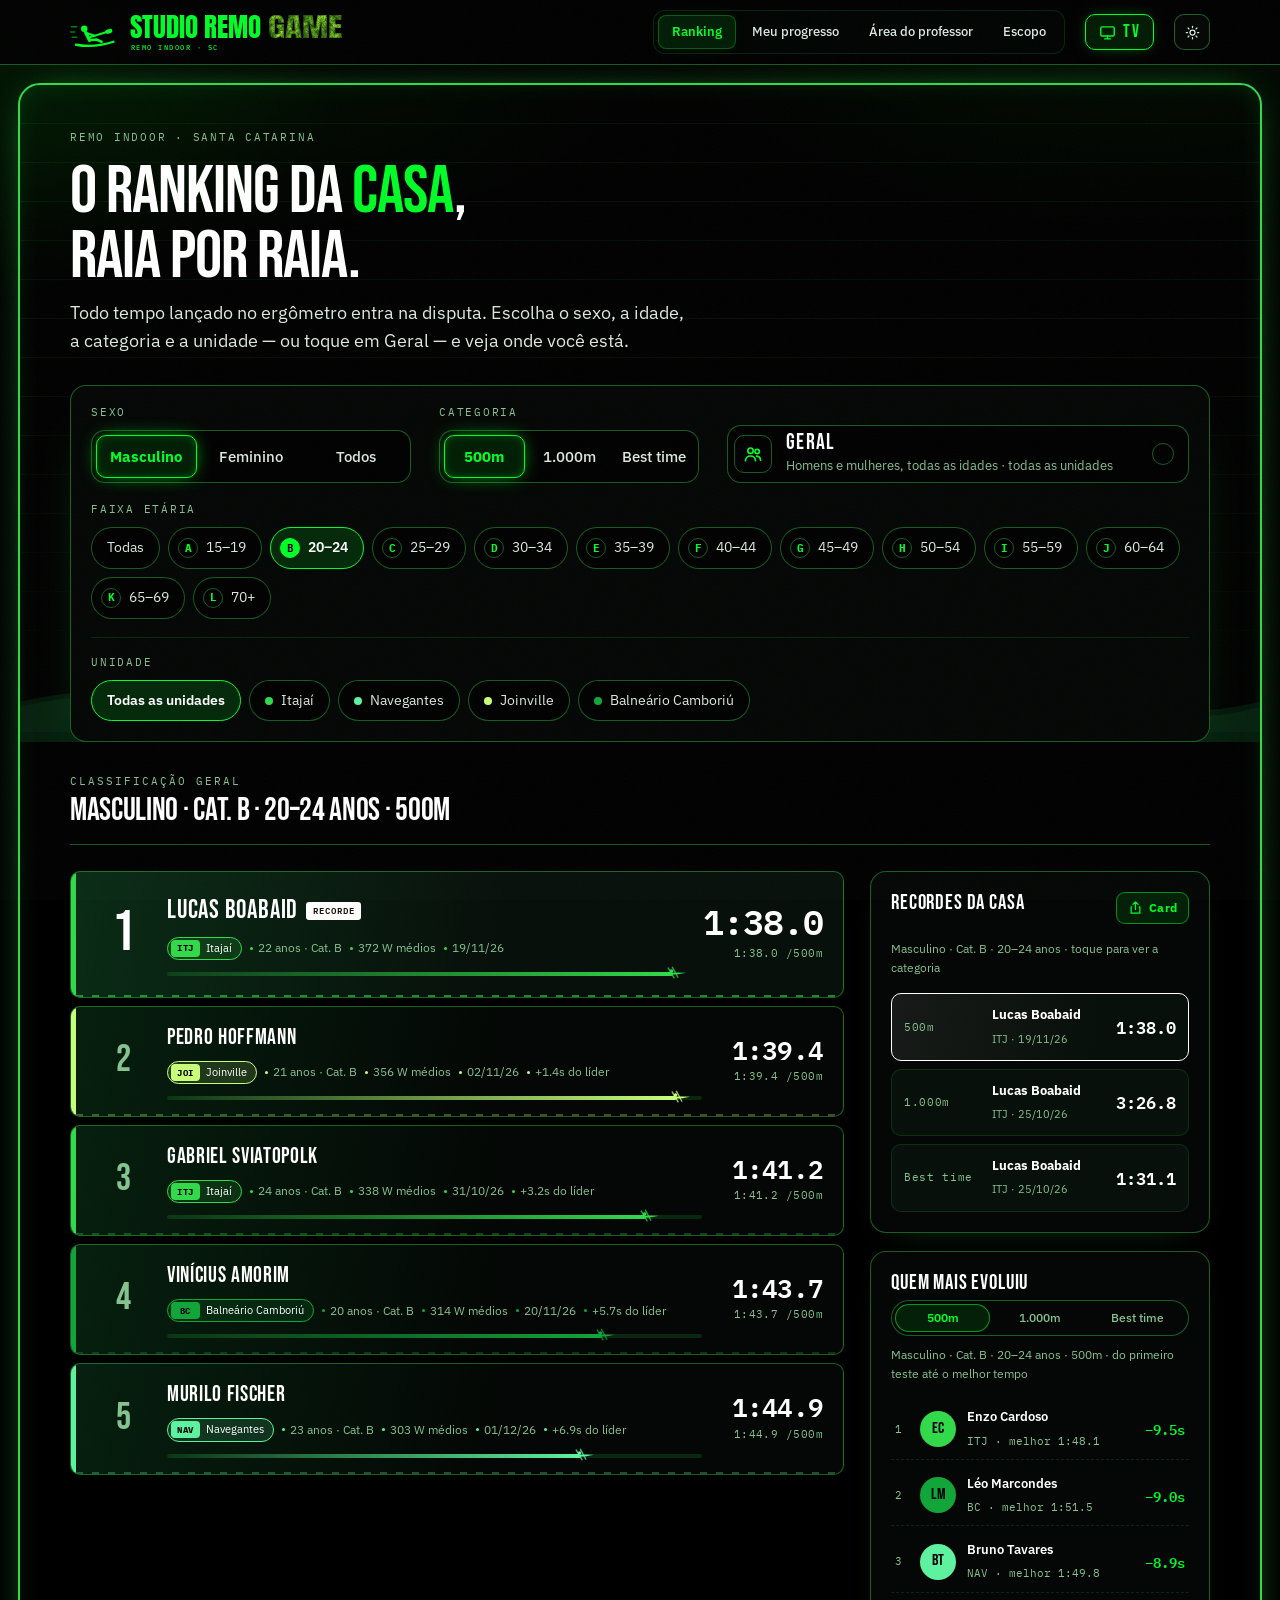
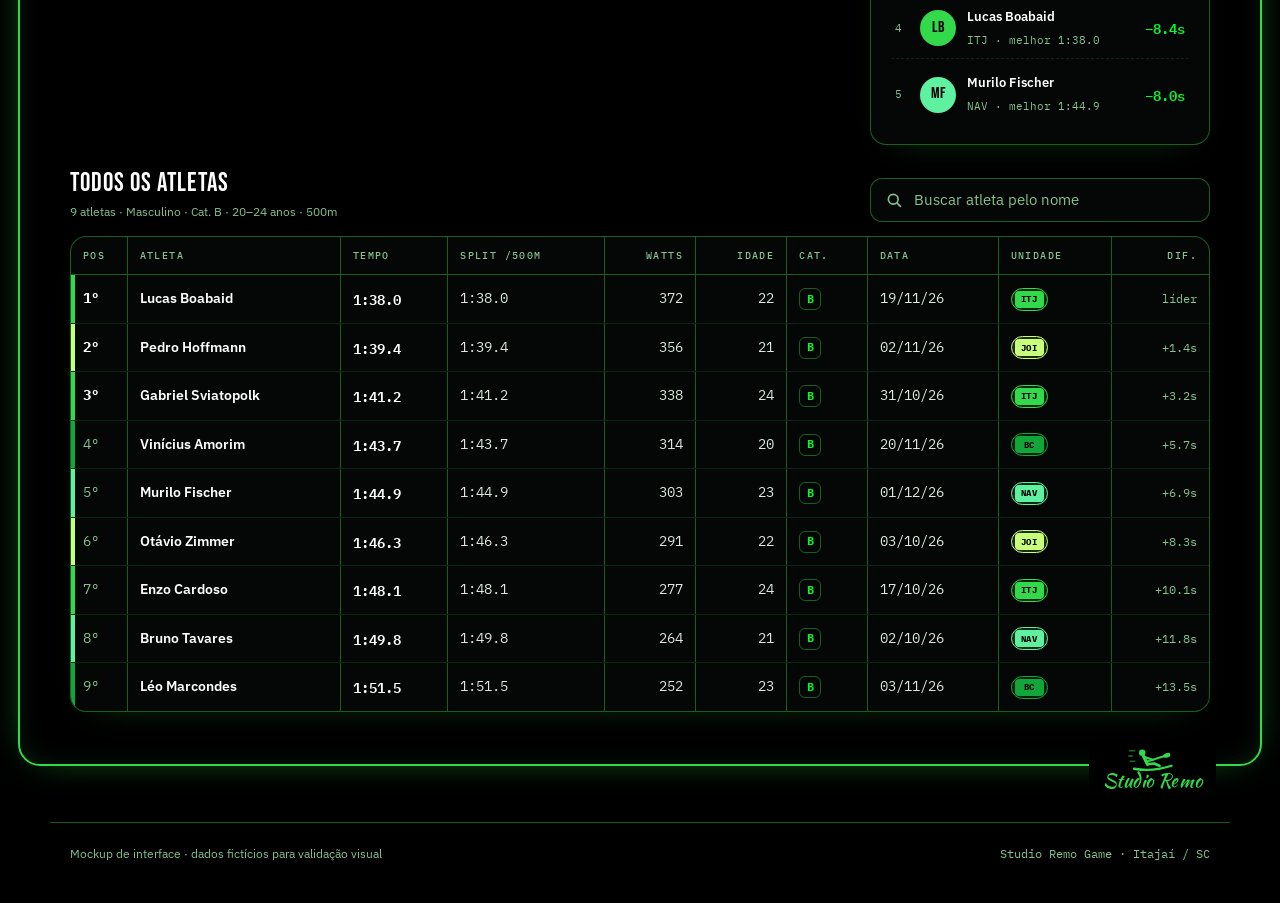
==== commit cb3bed64: "Card de recorde para compartilhar (story do Instagram / status do WhatsApp) - imagem 1080×1920 no pa" ====
--- a/index.html
+++ b/index.html
@@ -6,7 +6,14 @@
 <title>Studio Remo Game · Ranking</title>
 <meta name="description" content="Ranking de remo indoor do Studio Remo Game — Itajaí, Navegantes, Joinville e Balneário Camboriú.">
 <meta name="theme-color" content="#000000">
-<link rel="icon" href="data:image/svg+xml,<svg xmlns='http://www.w3.org/2000/svg' viewBox='0 0 100 100'><text y='.9em' font-size='90'>🚣</text></svg>">
+<!-- app no celular: ícone na tela inicial, abre em tela cheia (manifest + sw.js) -->
+<link rel="manifest" href="manifest.webmanifest">
+<link rel="icon" href="assets/icones/icone.svg" type="image/svg+xml">
+<link rel="apple-touch-icon" href="assets/icones/apple-touch-icon.png">
+<meta name="apple-mobile-web-app-capable" content="yes">
+<meta name="mobile-web-app-capable" content="yes">
+<meta name="apple-mobile-web-app-status-bar-style" content="black">
+<meta name="apple-mobile-web-app-title" content="Remo Game">
 <link rel="preconnect" href="https://fonts.googleapis.com">
 <link rel="preconnect" href="https://fonts.gstatic.com" crossorigin>
 <link rel="stylesheet" href="https://fonts.googleapis.com/css2?family=Anton&family=Bebas+Neue&family=Kaushan+Script&family=IBM+Plex+Mono:wght@400;500;600;700&family=IBM+Plex+Sans:wght@400;500;600;700&display=swap">
@@ -175,6 +182,8 @@
         </section>
       </div>
     </div>
+    <!-- celular: "Você" fixo acima do menu — sua posição nesse filtro e quanto falta para passar o próximo -->
+    <a class="voce" id="voce" href="#/progresso" hidden></a>
   </section>
 
   <!-- ============================================================ MEU PROGRESSO -->
@@ -383,6 +392,19 @@
 </nav>
 
 <div class="toasts" id="toasts" role="status" aria-live="polite"></div>
+<!-- prévia do card de recorde (imagem de story) com compartilhar e baixar -->
+<div class="cartao" id="cartao" hidden>
+  <div class="cartao__fundo" data-fechar-cartao></div>
+  <div class="cartao__painel" role="dialog" aria-modal="true" aria-label="Card de recorde">
+    <button type="button" class="cartao__x" data-fechar-cartao aria-label="Fechar"><svg viewBox="0 0 24 24" fill="none" stroke="currentColor" stroke-width="2" stroke-linecap="round" aria-hidden="true"><path d="M6 6l12 12M18 6 6 18"/></svg></button>
+    <div class="cartao__quadro"><img id="cartao-img" alt="Card do recorde"><span class="cartao__gira" aria-hidden="true"></span></div>
+    <div class="cartao__acoes">
+      <button type="button" class="btn cartao__enviar" id="cartao-enviar" hidden>Compartilhar</button>
+      <a class="btn btn--ghost" id="cartao-baixar" href="#" download>Baixar imagem</a>
+    </div>
+    <p class="cartao__dica">Pronto para o story do Instagram ou o status do WhatsApp</p>
+  </div>
+</div>
 <canvas class="confetti" id="confetti" aria-hidden="true"></canvas>
 <script src="assets/logo.js?v=3"></script>
 <script src="assets/app.js?v=18"></script>
--- a/assets/styles.css
+++ b/assets/styles.css
@@ -576,7 +576,8 @@
 .profile__meta{display:flex;align-items:center;gap:10px;flex-wrap:wrap;font-size:.8125rem;color:var(--ink-2)}
 .profile__meta .dot{width:3px;height:3px;border-radius:50%;background:var(--muted)}
 .xp{margin-top:18px;max-width:440px}
-.xp__top{display:flex;justify-content:space-between;align-items:baseline;gap:10px}
+.xp__top{display:flex;flex-wrap:wrap;justify-content:space-between;align-items:baseline;gap:2px 10px}
+.xp__top b,.xp__top span{white-space:nowrap}
 .xp__top b{font-family:var(--display);font-size:.9375rem;font-weight:800;text-transform:uppercase;letter-spacing:.02em;color:var(--u)}
 .xp__top span{font-family:"IBM Plex Mono",monospace;font-size:.75rem;color:var(--ink-2)}
 .xp__bar{height:9px;border-radius:6px;background:var(--line-soft);overflow:hidden;margin-top:8px;position:relative}
@@ -1372,6 +1373,43 @@
 
 }
 
+/* "Você" fixo acima do menu de baixo (só no celular, só no ranking) */
+.voce{display:none}
+@media(max-width:640px){
+  [data-view="ranking"]{padding-bottom:118px}
+  .voce{
+    display:flex;align-items:center;gap:12px;position:fixed;z-index:65;
+    left:14px;right:14px;bottom:calc(84px + env(safe-area-inset-bottom));
+    padding:9px 12px 9px 9px;border-radius:16px;text-decoration:none;color:var(--ink);
+    background:color-mix(in srgb, var(--accent) 12%, var(--ground-deep));
+    border:1px solid color-mix(in srgb, var(--accent) 60%, transparent);
+    box-shadow:0 0 0 3px var(--accent-wash),0 16px 34px -14px #000,0 0 26px -12px var(--accent);
+    backdrop-filter:blur(14px) saturate(1.3);-webkit-backdrop-filter:blur(14px) saturate(1.3);
+    animation:voceSobe .55s var(--ease) .5s backwards;
+  }
+  .voce[hidden]{display:none}
+  .voce.is-pop{animation:pop .5s var(--ease)}
+  .voce__av{
+    display:grid;place-items:center;width:42px;height:42px;border-radius:50%;flex:none;
+    border:2px solid var(--accent);background:var(--surface);
+    font-family:var(--display);font-size:1.125rem;letter-spacing:.04em;color:var(--accent);
+  }
+  .voce__txt{display:flex;flex-direction:column;min-width:0;flex:1;line-height:1.15}
+  .voce__txt small{font:500 .6875rem "IBM Plex Mono",monospace;letter-spacing:.06em;text-transform:uppercase;color:var(--accent)}
+  .voce__txt > b{font-family:var(--display);font-weight:400;font-size:1.5rem;letter-spacing:.03em;line-height:1.05}
+  .voce__txt > b em{font-style:normal;font-size:1rem;color:var(--muted)}
+  .voce__txt > span{font-size:.8125rem;color:var(--ink-2);white-space:nowrap;overflow:hidden;text-overflow:ellipsis}
+  .voce__txt > span b{color:var(--accent)}
+  .voce__seta{display:grid;place-items:center;width:30px;height:30px;border-radius:9px;flex:none;color:var(--accent);
+    border:1px solid color-mix(in srgb, var(--accent) 45%, transparent)}
+  .voce__seta .ic{width:16px;height:16px}
+  .voce--lider .voce__av{border-color:var(--brass);color:var(--brass);box-shadow:0 0 16px -4px var(--brass)}
+  .voce--lider .voce__txt > b{color:var(--brass)}
+  .voce:active{transform:scale(.98)}
+  @keyframes voceSobe{from{opacity:0;transform:translateY(24px)}}
+}
+@media(max-width:640px) and (prefers-reduced-motion:reduce){.voce,.voce.is-pop{animation:none}}
+
 /* gaveta dos filtros (só no celular; no desktop os filtros ficam no lugar e a barra some) */
 .resumo{display:none}
 .folha{position:fixed;inset:0;z-index:200}
@@ -1557,3 +1595,77 @@
   *,*::before,*::after{animation-duration:.001ms !important;animation-iteration-count:1 !important;transition-duration:.001ms !important;transition-delay:0s !important}
   .water__track{animation:none}
 }
+
+/* ============================================================ APP NO CELULAR
+   Aviso "Instale o Remo Game" (desce do topo, só no celular) e ajustes quando abre como app */
+.app-aviso{
+  position:fixed;z-index:120;left:12px;right:12px;top:calc(64px + env(safe-area-inset-top));
+  display:grid;grid-template-columns:44px 1fr auto auto;align-items:center;gap:10px;
+  padding:10px 8px 10px 10px;border-radius:16px;
+  background:color-mix(in srgb, var(--accent) 10%, var(--ground-deep));
+  border:1px solid color-mix(in srgb, var(--accent) 60%, transparent);
+  box-shadow:0 0 0 3px var(--accent-wash),0 18px 40px -16px #000;
+  backdrop-filter:blur(14px) saturate(1.3);-webkit-backdrop-filter:blur(14px) saturate(1.3);
+  transform:translateY(-140%);opacity:0;transition:transform .45s var(--ease),opacity .3s;
+}
+.app-aviso.is-in{transform:none;opacity:1}
+.app-aviso img{width:44px;height:44px;border-radius:11px;display:block;box-shadow:0 0 0 1px var(--line)}
+.app-aviso__txt{min-width:0;line-height:1.2}
+.app-aviso__txt > b{display:block;font-family:var(--display);font-weight:400;font-size:1.25rem;letter-spacing:.04em}
+.app-aviso__txt > span{display:block;font-size:.75rem;color:var(--ink-2)}
+.app-aviso__como{grid-column:1 / -1;margin:6px 0 0;font-size:.8125rem;color:var(--ink);line-height:1.35}
+.app-aviso__como b{color:var(--accent);font-weight:700}
+.app-aviso{align-items:start}
+.app-aviso > .app-aviso__ok,.app-aviso > .app-aviso__x{align-self:center}
+.app-aviso__como .ic{width:15px;height:15px;vertical-align:-2px;color:var(--accent)}
+.app-aviso__ok{
+  padding:9px 13px;border-radius:10px;cursor:pointer;font-weight:700;font-size:.875rem;
+  background:var(--accent);color:var(--on-accent);border:0;
+}
+.app-aviso__ok[hidden]{display:none}
+.app-aviso__x{display:grid;place-items:center;width:32px;height:32px;border-radius:9px;cursor:pointer;
+  border:1px solid var(--line);background:transparent;color:var(--muted)}
+.app-aviso__x .ic{width:15px;height:15px}
+@media(prefers-reduced-motion:reduce){.app-aviso{transition:none}}
+/* aberto como app: a barra do topo respeita o recorte da câmera do iPhone */
+.is-app .topbar{padding-top:env(safe-area-inset-top)}
+
+/* ============================================================ CARD DE RECORDE
+   Botões que abrem o card e a prévia com Compartilhar / Baixar imagem */
+.ibtn-share{
+  display:inline-flex;align-items:center;gap:6px;padding:6px 11px;border-radius:9px;cursor:pointer;
+  border:1px solid color-mix(in srgb, var(--accent) 50%, transparent);background:var(--accent-wash);
+  color:var(--accent);font-size:.75rem;font-weight:700;letter-spacing:.02em;
+}
+.ibtn-share .ic{width:15px;height:15px}
+.ibtn-share:hover{background:color-mix(in srgb, var(--accent) 18%, transparent)}
+.pg-card{grid-column:1 / -1;justify-self:start;display:inline-flex;align-items:center;gap:8px;position:relative;z-index:1}
+@media(max-width:620px){.pg-card{justify-self:stretch;justify-content:center}}
+
+.cartao{position:fixed;inset:0;z-index:260;display:grid;place-items:center;padding:16px}
+.cartao[hidden]{display:none}
+.cartao__fundo{position:absolute;inset:0;background:rgba(0,0,0,.78);backdrop-filter:blur(6px);-webkit-backdrop-filter:blur(6px);opacity:0;transition:opacity .3s}
+.cartao__painel{
+  position:relative;display:flex;flex-direction:column;align-items:center;gap:14px;
+  width:min(380px,100%);max-height:100%;opacity:0;transform:translateY(20px) scale(.97);transition:opacity .3s,transform .35s var(--ease);
+}
+.cartao.is-in .cartao__fundo{opacity:1}
+.cartao.is-in .cartao__painel{opacity:1;transform:none}
+.cartao__quadro{
+  position:relative;width:100%;aspect-ratio:9 / 16;max-height:calc(100dvh - 190px);border-radius:18px;overflow:hidden;
+  background:#000;border:1px solid var(--line);box-shadow:0 0 0 4px var(--accent-wash),0 30px 80px -20px var(--frame);
+}
+.cartao__quadro img{width:100%;height:100%;object-fit:contain;display:block}
+.cartao__gira{position:absolute;inset:0;margin:auto;width:38px;height:38px;border-radius:50%;
+  border:3px solid var(--line);border-top-color:var(--accent);animation:gira .8s linear infinite;display:none}
+.cartao.is-carregando .cartao__gira{display:block}
+.cartao.is-carregando img{visibility:hidden}
+@keyframes gira{to{transform:rotate(360deg)}}
+.cartao__acoes{display:flex;gap:10px;width:100%}
+.cartao__acoes .btn{flex:1;justify-content:center;padding:13px}
+.cartao__acoes .btn[hidden]{display:none}
+.cartao__dica{margin:0;font-size:.75rem;color:var(--muted);text-align:center}
+.cartao__x{position:absolute;top:-6px;right:-6px;z-index:2;display:grid;place-items:center;width:38px;height:38px;border-radius:50%;cursor:pointer;
+  border:1px solid var(--line);background:var(--ground);color:var(--ink)}
+.cartao__x svg{width:18px;height:18px}
+@media(prefers-reduced-motion:reduce){.cartao__painel,.cartao__fundo{transition:none}.cartao__gira{animation:none}}
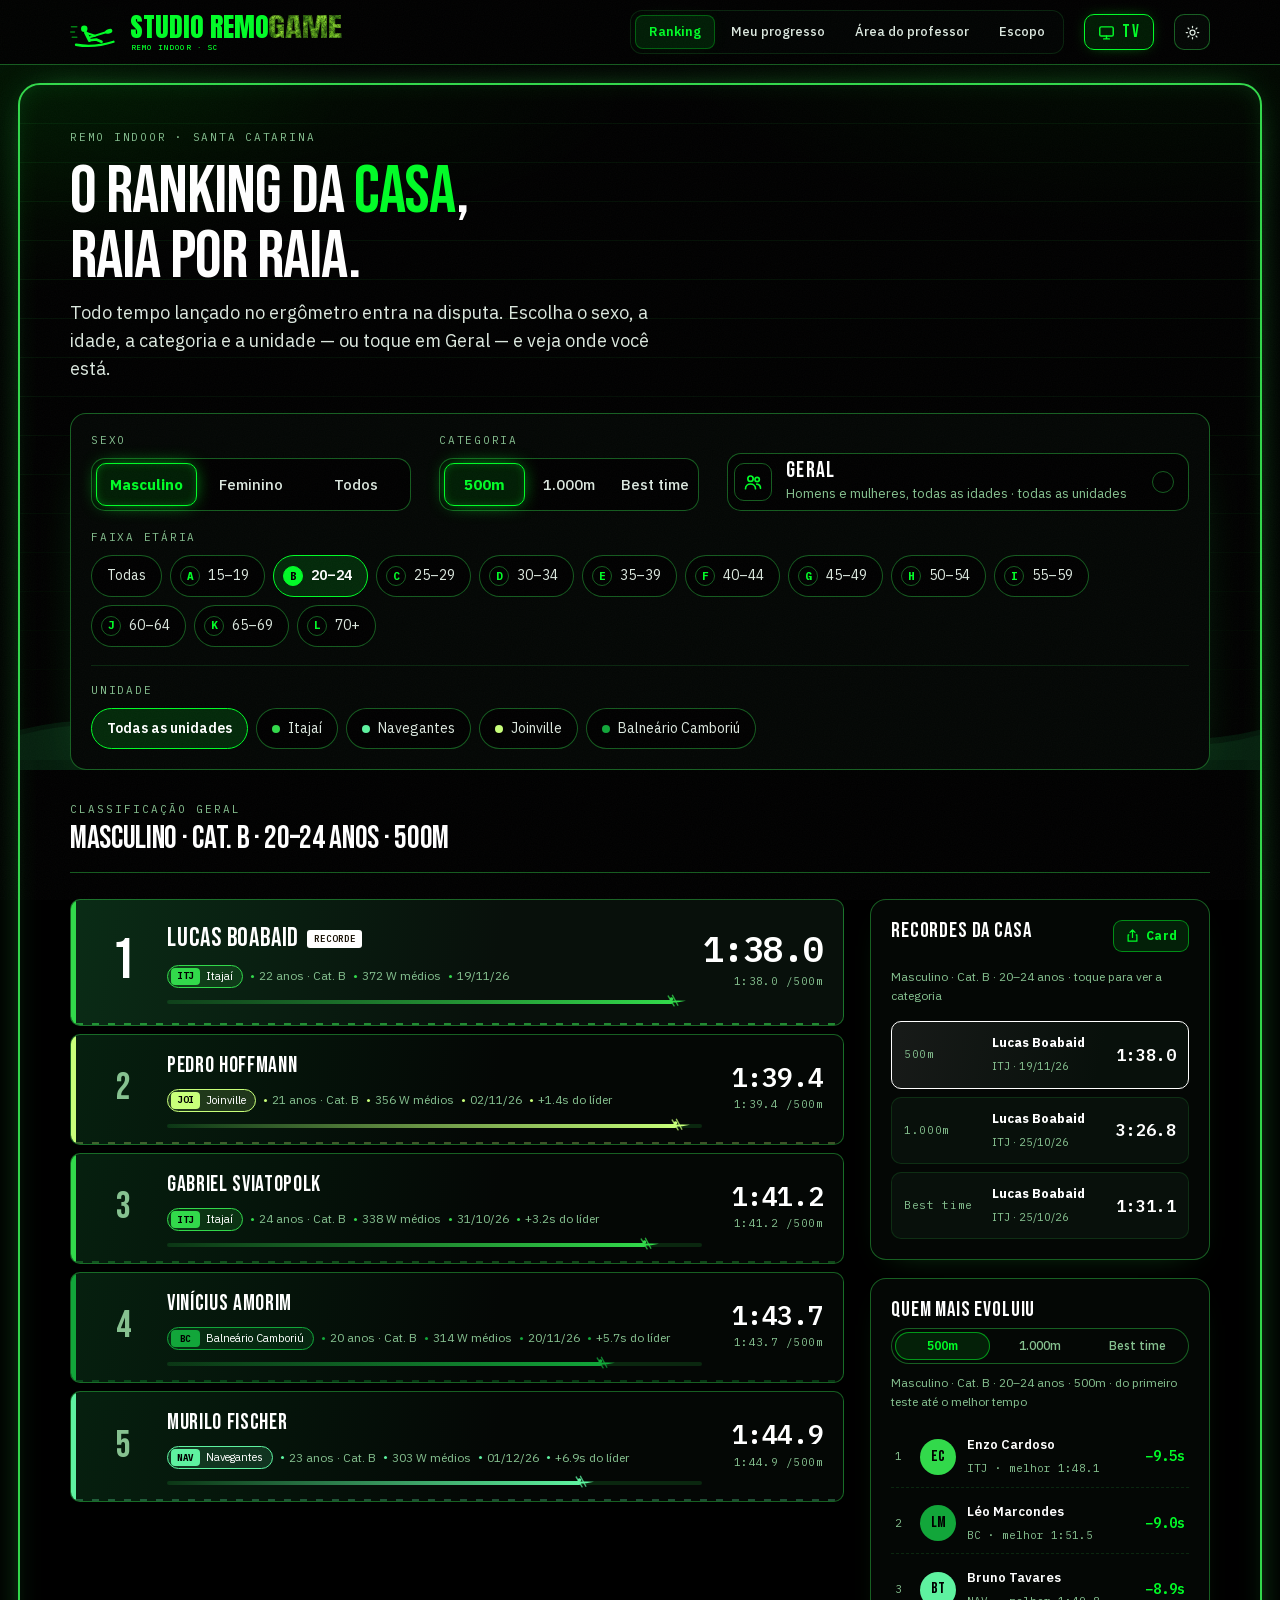
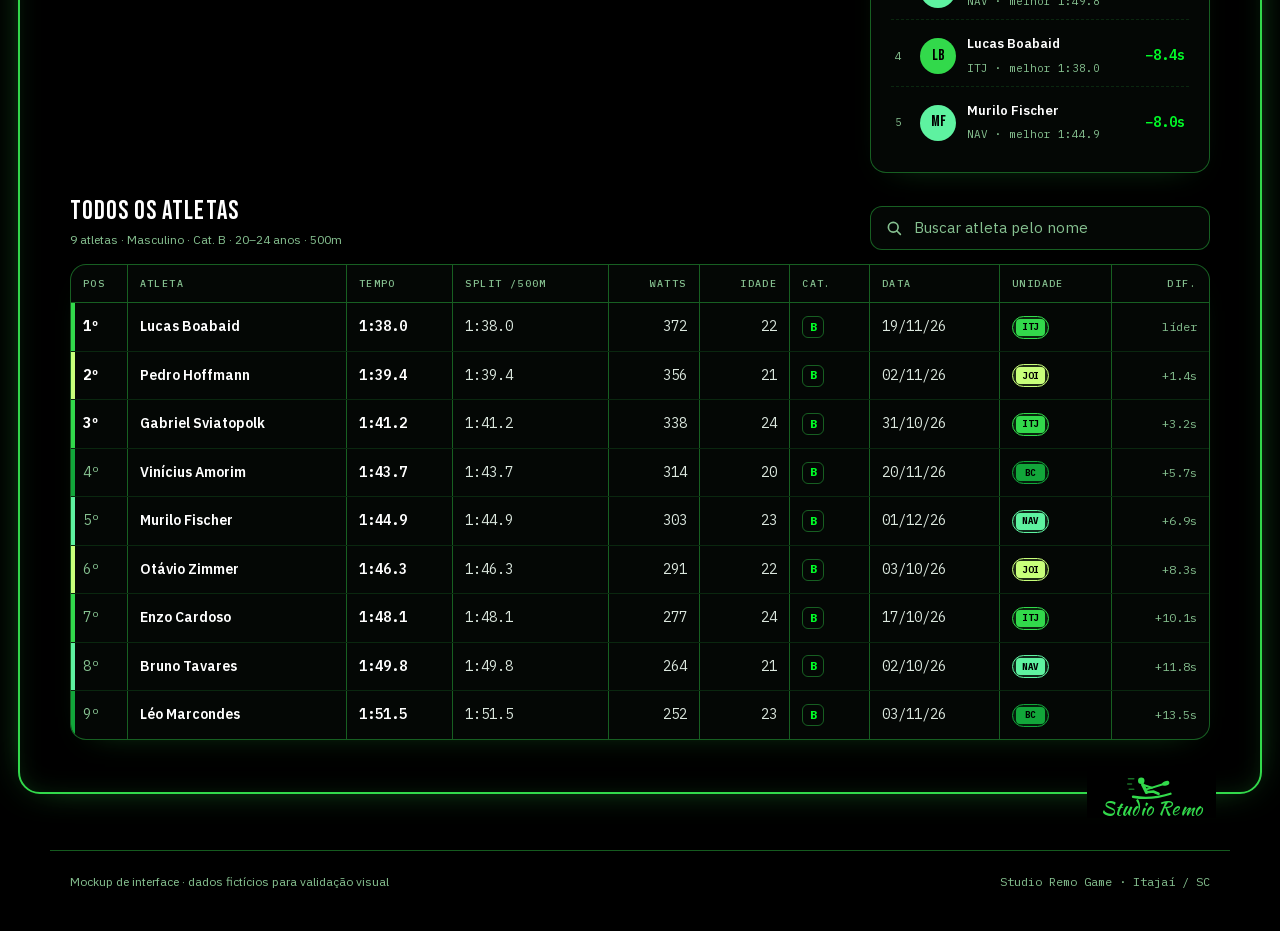
==== commit 19413f9d: "Celular mais leve: sem vidro fosco nem granulado, letras no próprio site - celular/toque: sem backdr" ====
--- a/index.html
+++ b/index.html
@@ -14,9 +14,9 @@
 <meta name="mobile-web-app-capable" content="yes">
 <meta name="apple-mobile-web-app-status-bar-style" content="black">
 <meta name="apple-mobile-web-app-title" content="Remo Game">
-<link rel="preconnect" href="https://fonts.googleapis.com">
-<link rel="preconnect" href="https://fonts.gstatic.com" crossorigin>
-<link rel="stylesheet" href="https://fonts.googleapis.com/css2?family=Anton&family=Bebas+Neue&family=Kaushan+Script&family=IBM+Plex+Mono:wght@400;500;600;700&family=IBM+Plex+Sans:wght@400;500;600;700&display=swap">
+<!-- letras hospedadas no próprio site (assets/fontes): as do logo e dos títulos (pequenas) já começam a baixar aqui -->
+<link rel="preload" href="assets/fontes/anton-400.woff2" as="font" type="font/woff2" crossorigin>
+<link rel="preload" href="assets/fontes/bebas-neue-400.woff2" as="font" type="font/woff2" crossorigin>
 <link rel="stylesheet" href="assets/styles.css?v=18">
 <script>try{var t=localStorage.getItem('srg-theme');if(t)document.documentElement.setAttribute('data-theme',t)}catch(e){}</script>
 </head>
@@ -231,10 +231,11 @@
           <h3>O ranking da casa</h3>
           <p>Todo tempo validado entra numa classificação pública — por sexo, faixa etária, categoria e unidade.</p>
           <ul class="checks">
-            <li>Pódio com o top 5 e tabela de todos os atletas, com busca pelo nome</li>
+            <li>Pódio com o top 5 (no celular, os 3 primeiros em degraus) e tabela de todos os atletas, com busca pelo nome</li>
             <li>Botão Geral: homens e mulheres de todas as idades numa classificação só</li>
             <li>Ranking por unidade: Itajaí, Navegantes, Joinville e Balneário Camboriú</li>
             <li>Recorde da casa em destaque, com aviso quando cai</li>
+            <li>Modo telão para as TVs das unidades, trocando de categoria sozinho</li>
           </ul>
           <a class="front__go" href="#/ranking">Abrir o ranking <span aria-hidden="true">→</span></a>
         </article>
@@ -248,6 +249,7 @@
             <li>10 conquistas com barra de progresso — inclusive as que ainda faltam</li>
             <li>Próximo alvo: quantos segundos faltam pra passar quem está à frente</li>
             <li>Gráfico de evolução e histórico completo de testes</li>
+            <li>Card de recorde pronto para o story do Instagram e o status do WhatsApp</li>
           </ul>
           <a class="front__go" href="#/progresso">Ver meu progresso <span aria-hidden="true">→</span></a>
         </article>
@@ -304,10 +306,11 @@
             <span class="phase__tag">Fase 1 · Placar</span>
             <h3>Ranking e professor</h3>
             <ul class="checks checks--sm">
-              <li>Ranking completo com filtros e recortes</li>
+              <li>Ranking completo com filtros e o botão Geral</li>
+              <li>Modo telão para as TVs das unidades</li>
               <li>Área do professor com PIN e fila de validação</li>
               <li>Registro de lançamentos (auditoria)</li>
-              <li>Celular, tablet e computador</li>
+              <li>Celular (instala como app), tablet e computador</li>
             </ul>
           </article>
           <article class="phase reveal" style="--i:1">
@@ -318,13 +321,14 @@
               <li>Próximo alvo no ranking</li>
               <li>Gráfico de evolução por categoria</li>
               <li>Histórico de testes</li>
+              <li>Card de recorde para compartilhar</li>
             </ul>
           </article>
           <article class="phase phase--next reveal" style="--i:2">
             <span class="phase__tag">Fase 3 · Arena <em>proposta</em></span>
             <h3>Além da tela</h3>
             <ul class="checks checks--sm">
-              <li>Modo telão para a recepção</li>
+              <li>Tempos na nuvem: o celular do professor atualiza o telão na hora</li>
               <li>Desafios mensais entre unidades</li>
               <li>Aviso de recorde pelo WhatsApp</li>
               <li>Leitura automática do monitor do ergômetro</li>
--- a/assets/styles.css
+++ b/assets/styles.css
@@ -1,3 +1,13 @@
+/* letras do site, hospedadas aqui (antes vinham do Google Fonts): só o alfabeto latino, que cobre o português */
+@font-face{font-family:'Anton';font-style:normal;font-weight:400;font-display:swap;src:url(fontes/anton-400.woff2) format('woff2');unicode-range:U+0000-00FF, U+0131, U+0152-0153, U+02BB-02BC, U+02C6, U+02DA, U+02DC, U+0304, U+0308, U+0329, U+2000-206F, U+20AC, U+2122, U+2191, U+2193, U+2212, U+2215, U+FEFF, U+FFFD}
+@font-face{font-family:'Bebas Neue';font-style:normal;font-weight:400;font-display:swap;src:url(fontes/bebas-neue-400.woff2) format('woff2');unicode-range:U+0000-00FF, U+0131, U+0152-0153, U+02BB-02BC, U+02C6, U+02DA, U+02DC, U+0304, U+0308, U+0329, U+2000-206F, U+20AC, U+2122, U+2191, U+2193, U+2212, U+2215, U+FEFF, U+FFFD}
+@font-face{font-family:'IBM Plex Mono';font-style:normal;font-weight:400;font-display:swap;src:url(fontes/ibm-plex-mono-400.woff2) format('woff2');unicode-range:U+0000-00FF, U+0131, U+0152-0153, U+02BB-02BC, U+02C6, U+02DA, U+02DC, U+0304, U+0308, U+0329, U+2000-206F, U+20AC, U+2122, U+2191, U+2193, U+2212, U+2215, U+FEFF, U+FFFD}
+@font-face{font-family:'IBM Plex Mono';font-style:normal;font-weight:500;font-display:swap;src:url(fontes/ibm-plex-mono-500.woff2) format('woff2');unicode-range:U+0000-00FF, U+0131, U+0152-0153, U+02BB-02BC, U+02C6, U+02DA, U+02DC, U+0304, U+0308, U+0329, U+2000-206F, U+20AC, U+2122, U+2191, U+2193, U+2212, U+2215, U+FEFF, U+FFFD}
+@font-face{font-family:'IBM Plex Mono';font-style:normal;font-weight:600;font-display:swap;src:url(fontes/ibm-plex-mono-600.woff2) format('woff2');unicode-range:U+0000-00FF, U+0131, U+0152-0153, U+02BB-02BC, U+02C6, U+02DA, U+02DC, U+0304, U+0308, U+0329, U+2000-206F, U+20AC, U+2122, U+2191, U+2193, U+2212, U+2215, U+FEFF, U+FFFD}
+@font-face{font-family:'IBM Plex Mono';font-style:normal;font-weight:700;font-display:swap;src:url(fontes/ibm-plex-mono-700.woff2) format('woff2');unicode-range:U+0000-00FF, U+0131, U+0152-0153, U+02BB-02BC, U+02C6, U+02DA, U+02DC, U+0304, U+0308, U+0329, U+2000-206F, U+20AC, U+2122, U+2191, U+2193, U+2212, U+2215, U+FEFF, U+FFFD}
+@font-face{font-family:'Kaushan Script';font-style:normal;font-weight:400;font-display:swap;src:url(fontes/kaushan-script-400.woff2) format('woff2');unicode-range:U+0000-00FF, U+0131, U+0152-0153, U+02BB-02BC, U+02C6, U+02DA, U+02DC, U+0304, U+0308, U+0329, U+2000-206F, U+20AC, U+2122, U+2191, U+2193, U+2212, U+2215, U+FEFF, U+FFFD}
+@font-face{font-family:'IBM Plex Sans';font-style:normal;font-weight:400 700;font-display:swap;src:url(fontes/ibm-plex-sans.woff2) format('woff2');unicode-range:U+0000-00FF, U+0131, U+0152-0153, U+02BB-02BC, U+02C6, U+02DA, U+02DC, U+0304, U+0308, U+0329, U+2000-206F, U+20AC, U+2122, U+2191, U+2193, U+2212, U+2215, U+FEFF, U+FFFD}  /* uma letra variável cobre do 400 ao 700 */
+
 /* ============================================================
    STUDIO REMO GAME — estilos
    ------------------------------------------------------------
@@ -1669,3 +1679,19 @@
   border:1px solid var(--line);background:var(--ground);color:var(--ink)}
 .cartao__x svg{width:18px;height:18px}
 @media(prefers-reduced-motion:reduce){.cartao__painel,.cartao__fundo{transition:none}.cartao__gira{animation:none}}
+
+/* ============================================================ CELULAR LEVE
+   No telefone, o vidro fosco (backdrop-filter) é recalculado a cada quadro da rolagem e o granulado
+   cobre a tela inteira — pesam e quase não aparecem no fundo preto. Aqui viram fundos sólidos. */
+@media (max-width:860px), (pointer:coarse){
+  .grain{display:none}
+  .topbar,.tabbar,.resumo,.voce,.app-aviso,.ptile,.cartao__fundo{backdrop-filter:none;-webkit-backdrop-filter:none}
+  .topbar,.tabbar{background:color-mix(in srgb, var(--ground-deep) 95%, transparent)}
+  .resumo{background:color-mix(in srgb, var(--ground-deep) 94%, var(--accent))}
+  .ptile{background:var(--ground)}
+  .cartao__fundo{background:rgba(0,0,0,.88)}
+  /* a moldura de cada página: brilho mais curto (a sombra borrada percorre a página inteira) */
+  .view{box-shadow:0 0 22px -12px var(--frame), inset 0 0 22px -18px var(--frame)}
+  /* o reflexo do recordista passa 3 vezes e para */
+  .rrow--lead::after{animation-iteration-count:3}
+}
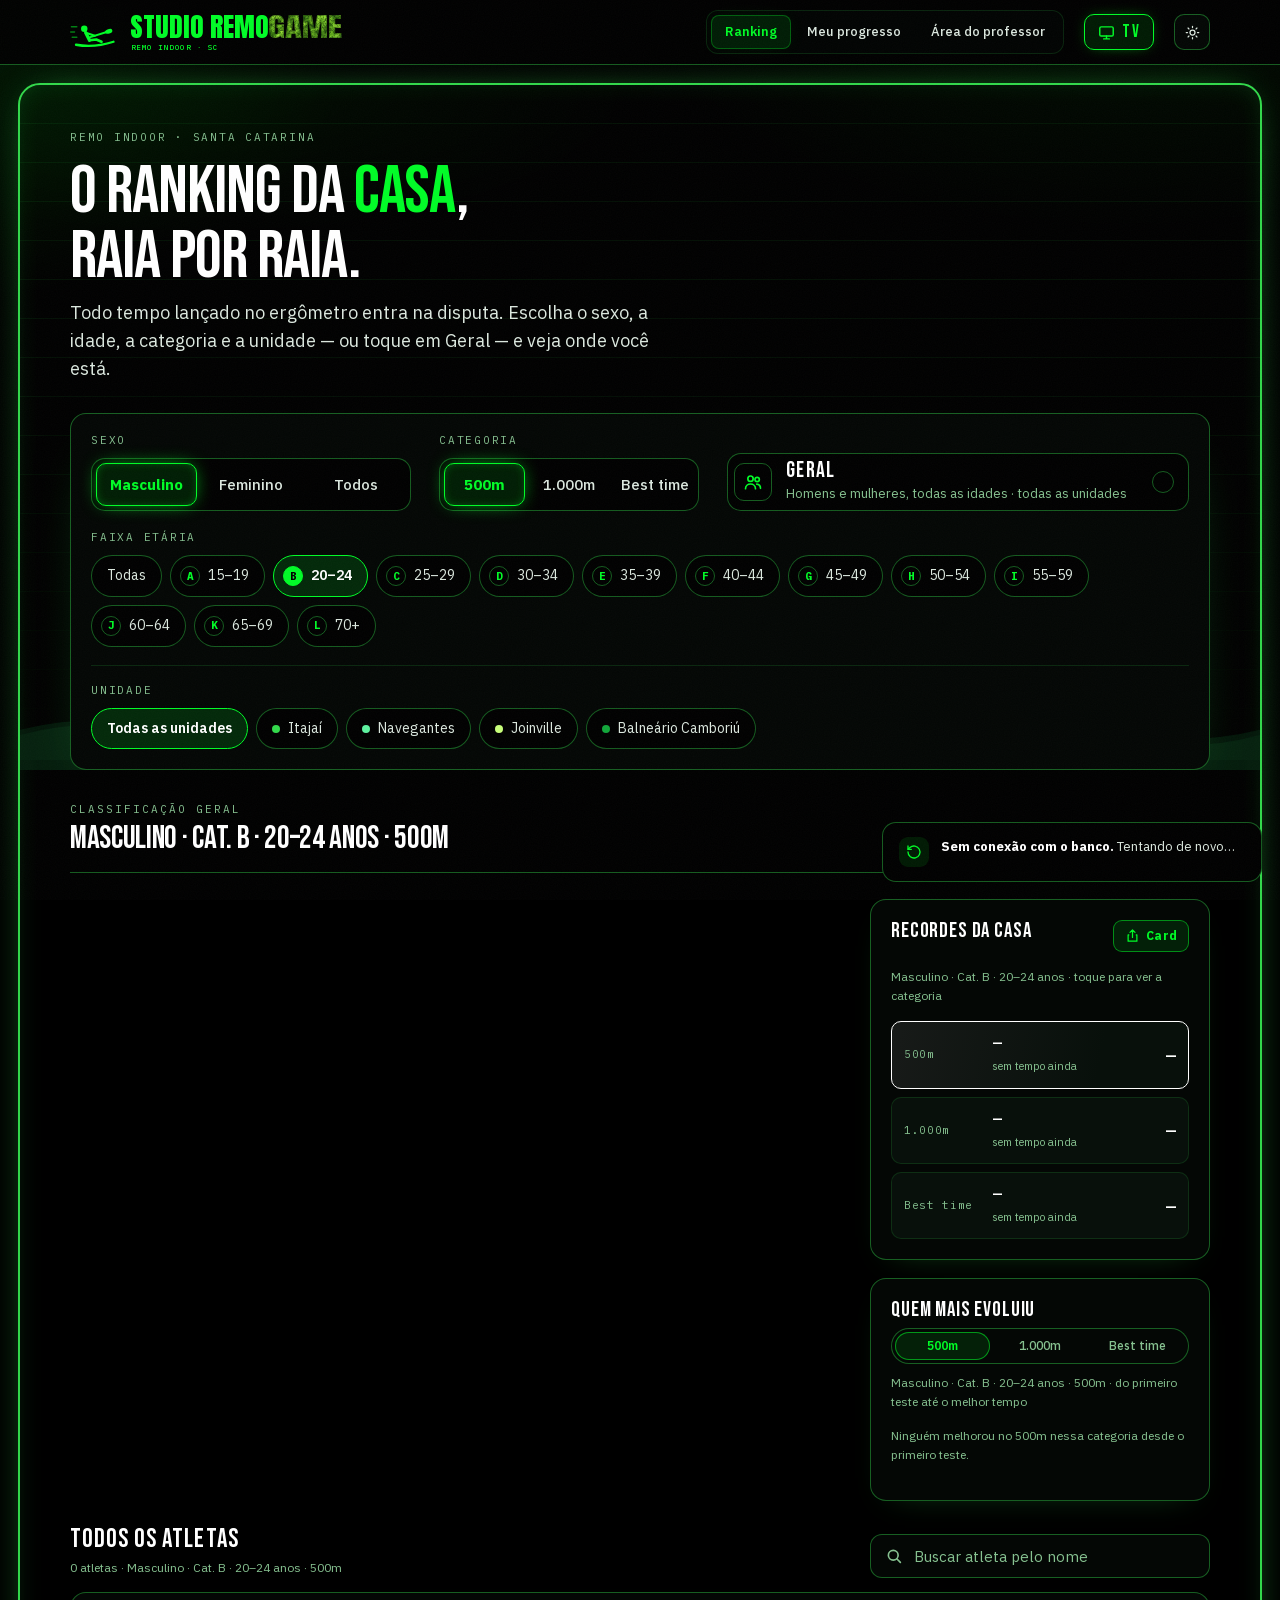
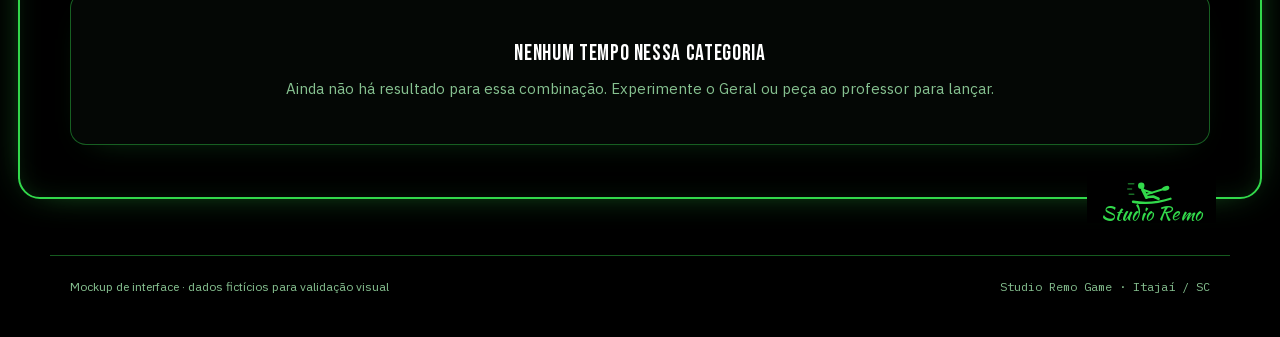
==== commit 29040b92: "Liga o site ao banco Studio Remo (Supabase) e ajusta textos da Área do professor Co-Authored-By: Cla" ====
--- a/index.html
+++ b/index.html
@@ -17,7 +17,7 @@
 <!-- letras hospedadas no próprio site (assets/fontes): as do logo e dos títulos (pequenas) já começam a baixar aqui -->
 <link rel="preload" href="assets/fontes/anton-400.woff2" as="font" type="font/woff2" crossorigin>
 <link rel="preload" href="assets/fontes/bebas-neue-400.woff2" as="font" type="font/woff2" crossorigin>
-<link rel="stylesheet" href="assets/styles.css?v=18">
+<link rel="stylesheet" href="assets/styles.css?v=19">
 <script>try{var t=localStorage.getItem('srg-theme');if(t)document.documentElement.setAttribute('data-theme',t)}catch(e){}</script>
 </head>
 <body>
@@ -48,7 +48,7 @@
       <a href="#/ranking" data-route="ranking">Ranking</a>
       <a href="#/progresso" data-route="progresso">Meu progresso</a>
       <a href="#/professor" data-route="professor">Área do professor</a>
-      <a href="#/escopo" data-route="escopo">Escopo</a>
+      <a href="#/escopo" data-route="escopo" class="so-demo">Escopo</a>
     </nav>
     <a class="tvbtn" href="#/tv" id="tv-btn" aria-label="Abrir o modo TV (telão)" title="Modo TV para os telões da academia">
       <svg viewBox="0 0 24 24" fill="none" stroke="currentColor" stroke-width="2" stroke-linecap="round" stroke-linejoin="round" aria-hidden="true"><rect x="2.5" y="4" width="19" height="13" rx="2"/><path d="M8 21h8M12 17v4"/></svg>
@@ -209,7 +209,7 @@
       <div class="phead">
         <p class="eyebrow rise">Área do professor</p>
         <h1 id="h-prof" class="rise" style="--d:1">Só entra no ranking<br> o que o <em>professor</em> assina.</h1>
-        <p class="rise" style="--d:2">Lance tempos, valide o que veio do tablet da sala e acompanhe cada alteração — com PIN pessoal e registro de quem fez o quê.</p>
+        <p class="rise" style="--d:2">Cadastre atletas, lance tempos e acompanhe cada alteração — com PIN pessoal e registro de quem fez o quê.</p>
       </div>
       <div id="pf"></div>
     </div>
@@ -389,7 +389,7 @@
     <svg viewBox="0 0 24 24" fill="none" stroke="currentColor" stroke-width="2" stroke-linecap="round" stroke-linejoin="round"><rect x="4" y="10" width="16" height="11" rx="2"/><path d="M8 10V7a4 4 0 1 1 8 0v3"/></svg>
     <span>Professor</span>
   </a>
-  <a href="#/escopo" data-route="escopo">
+  <a href="#/escopo" data-route="escopo" class="so-demo">
     <svg viewBox="0 0 24 24" fill="none" stroke="currentColor" stroke-width="2" stroke-linecap="round" stroke-linejoin="round"><path d="M8 6h13M8 12h13M8 18h13M3 6h.01M3 12h.01M3 18h.01"/></svg>
     <span>Escopo</span>
   </a>
@@ -410,7 +410,8 @@
   </div>
 </div>
 <canvas class="confetti" id="confetti" aria-hidden="true"></canvas>
+<script src="assets/config.js?v=1"></script>
 <script src="assets/logo.js?v=3"></script>
-<script src="assets/app.js?v=18"></script>
+<script src="assets/app.js?v=19"></script>
 </body>
 </html>
--- a/assets/styles.css
+++ b/assets/styles.css
@@ -1695,3 +1695,18 @@
   /* o reflexo do recordista passa 3 vezes e para */
   .rrow--lead::after{animation-iteration-count:3}
 }
+
+/* ---------- versão com banco de dados ----------
+   Escopo é material de venda: só aparece na demonstração (?demo). */
+html:not(.demo) .so-demo{display:none!important}
+@media (max-width:640px){ html:not(.demo) .tabbar{grid-template-columns:repeat(3,1fr)} }
+/* "Sou eu" no perfil */
+.sou-eu{margin:6px 0 10px}
+.sou-eu[aria-pressed="true"]{color:var(--accent);box-shadow:inset 0 0 0 1px var(--accent)}
+/* cadastro de atleta novo, dentro do "Lançar tempo" */
+.novo{display:grid;gap:12px;padding:14px;border:1px solid var(--frame);border-radius:14px;background:var(--accent-wash)}
+.novo[hidden]{display:none}
+.novo input[type="date"]{color-scheme:dark}
+:root[data-theme="light"] .novo input[type="date"]{color-scheme:light}
+.novo__acoes{display:flex;gap:8px;flex-wrap:wrap}
+.log__vazio p{color:var(--muted)}
